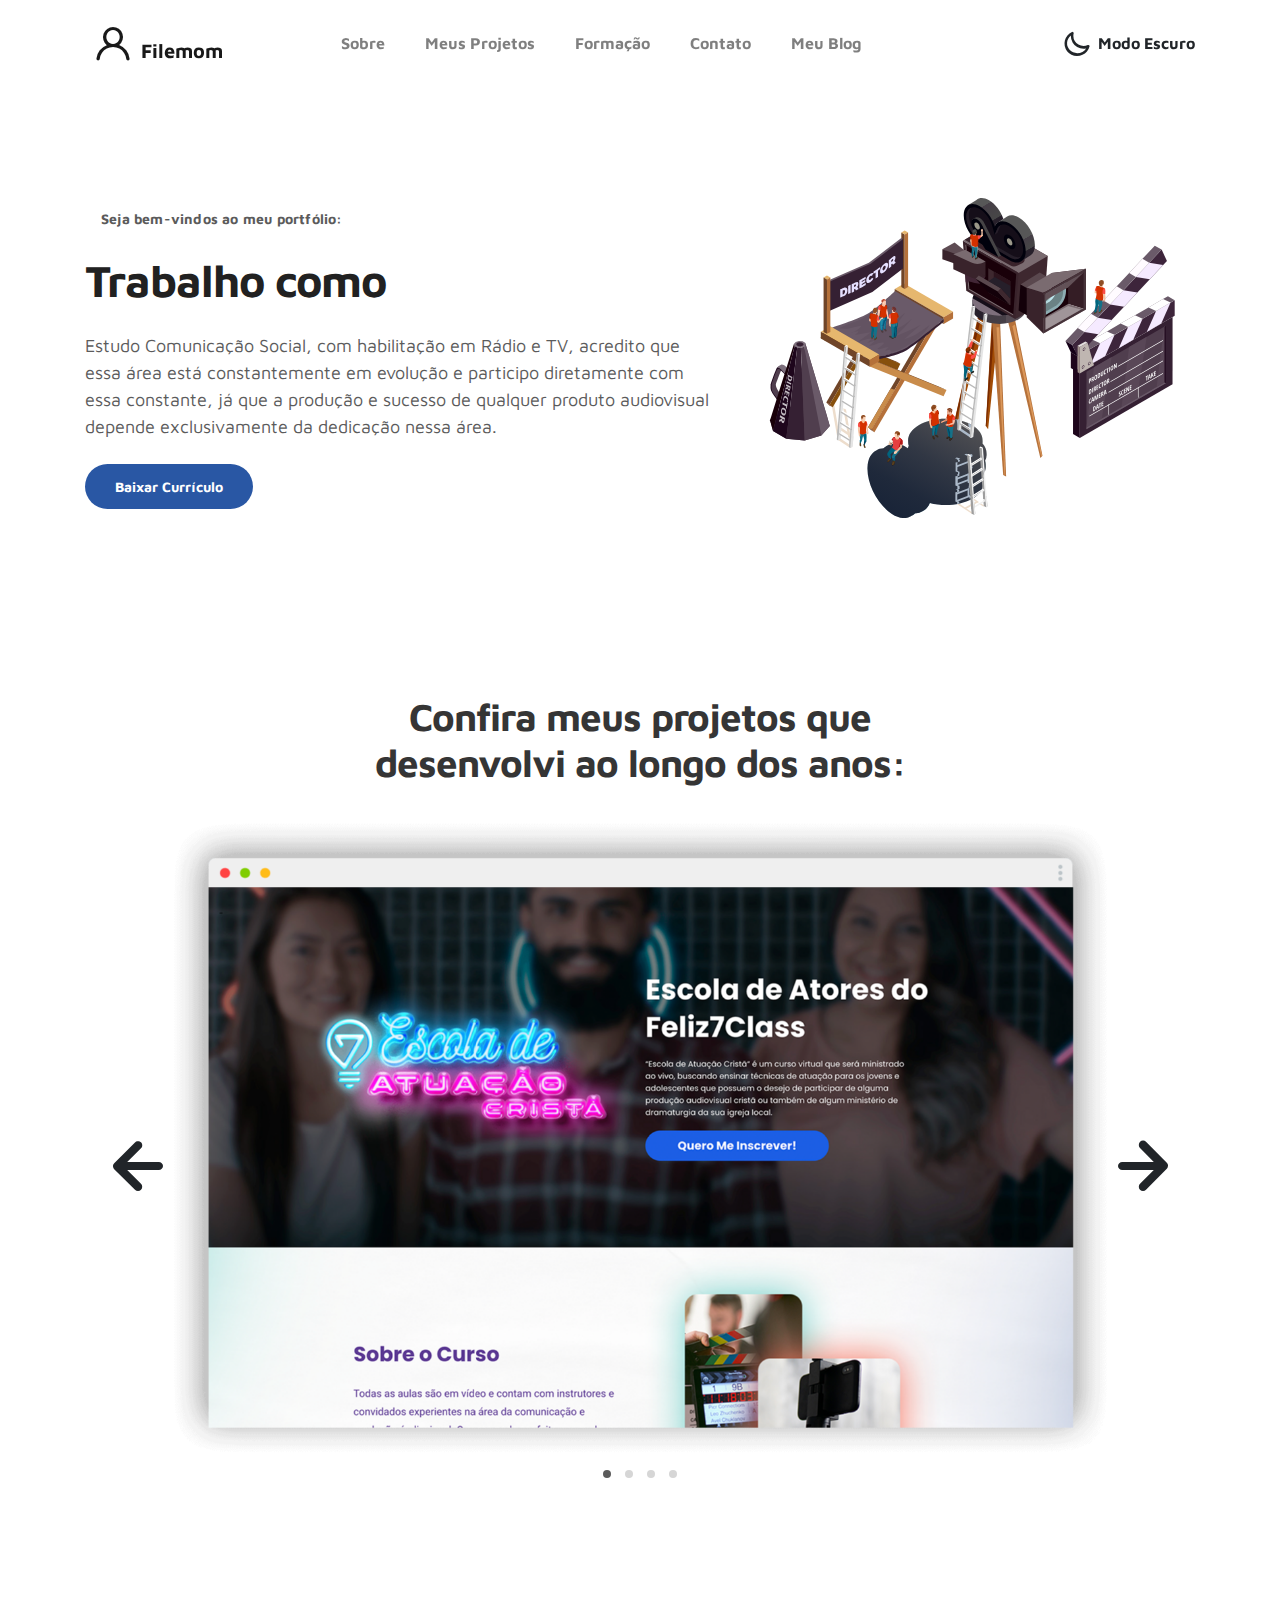
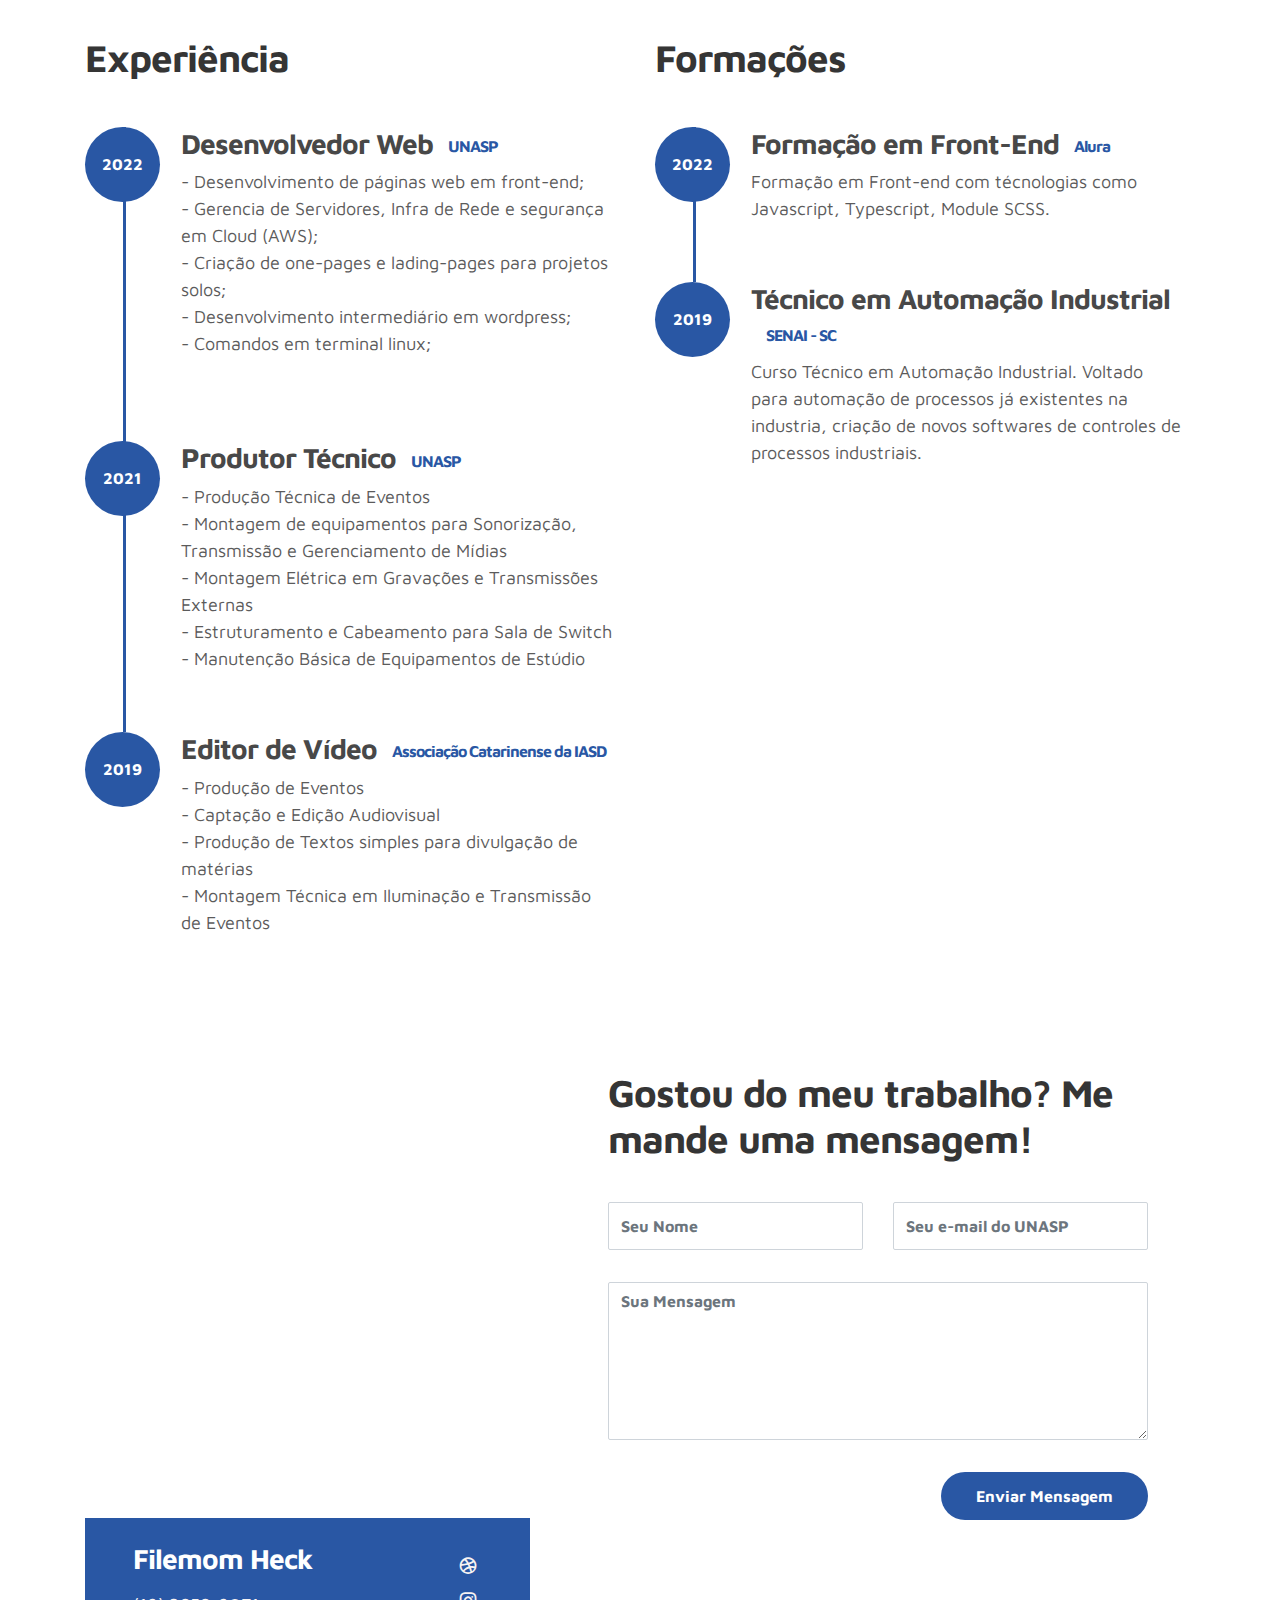
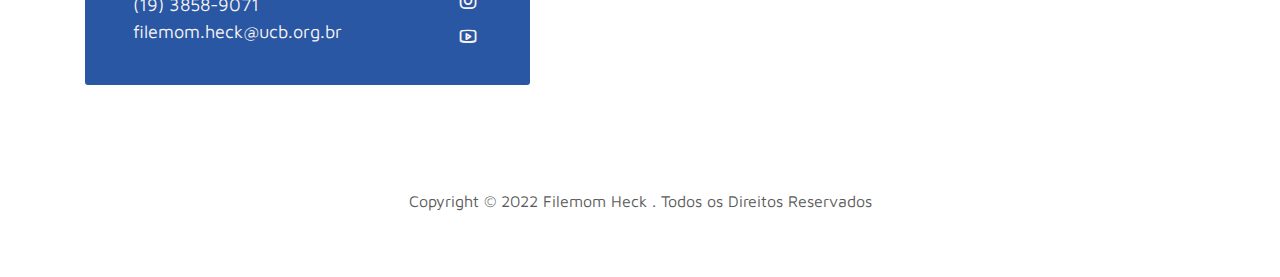
==== index.html @ 920783be "Versao Final" ====
<!doctype html>
<html lang="en">
  <head>
    <meta charset="utf-8">
    <meta name="viewport" content="width=device-width, initial-scale=1, shrink-to-fit=no">
    <meta name="description" content="Conheça mais sobre mim, Filemom Heck. Produtor Audiovisual e Desenvolvedor Web">
    <meta name="author" content="">

    <title>Filemom Heck | Desenvolvedor e Produtor Audiovisual</title>

    <link rel="stylesheet" href="css/bootstrap.min.css">
    <link rel="stylesheet" href="css/unicons.css">
    <link rel="stylesheet" href="css/owl.carousel.min.css">
    <link rel="stylesheet" href="css/owl.theme.default.min.css">
    <link rel="stylesheet" href="css/tooplate-style.css">

    
  </head>
  <body>

    <!-- MENU -->
    <nav class="navbar navbar-expand-sm navbar-light">
        <div class="container">
            <a class="navbar-brand" href="index.html"><i class='uil uil-user'></i>Filemom</a>


            <div class="collapse navbar-collapse" id="navbarNav">
                <ul class="navbar-nav mx-auto">
                    <li class="nav-item">
                        <a href="#about" class="nav-link"><span data-hover="Sobre">Sobre</span></a>
                    </li>
                    <li class="nav-item">
                        <a href="#project" class="nav-link"><span data-hover="Meus Projetos">Meus Projetos</span></a>
                    </li>
                    <li class="nav-item">
                        <a href="#resume" class="nav-link"><span data-hover="Formação">Formação</span></a>
                    </li>
                    <li class="nav-item">
                        <a href="#contact" class="nav-link"><span data-hover="Contato">Contato</span></a>
                    </li>
                    <li class="nav-item">
                      <a href="/blog/" class="nav-link"><span data-hover="Meu Blog">Meu Blog</span></a>
                  </li>
                </ul>

                <ul class="navbar-nav ml-lg-auto">
                    <div class="ml-lg-4">
                      <div class="color-mode d-lg-flex justify-content-center align-items-center">
                        <i class="color-mode-icon"></i>
                        Modo Escuro
                      </div>
                    </div>
                </ul>
            </div>
        </div>
    </nav>

    <section class="about full-screen d-lg-flex justify-content-center align-items-center" id="about">
        <div class="container">
            <div class="row">
                
                <div class="col-lg-7 col-md-12 col-12 d-flex align-items-center">
                    <div class="about-text">
                        <small class="small-text">Seja bem-vindos<span class="mobile-block"> ao meu portfólio:</span></small>
                        <h1 class="animated animated-text">
                            <span class="mr-2">Trabalho como</span>
                                <div class="animated-info">
                                    <span class="animated-item">Programador</span>
                                    <span class="animated-item">Web Designer</span>
                                    <span class="animated-item">Filmmaker</span>
                                </div>
                        </h1>

                        <p>Estudo Comunicação Social, com habilitação em Rádio e TV, acredito que essa área está constantemente em evolução e participo diretamente com essa constante, já que a produção e sucesso de qualquer produto audiovisual depende exclusivamente da dedicação nessa área. </p>
                        
                        <div class="custom-btn-group mt-4">
                          <a href="docs/Profile.pdf" class="btn custom-btn custom-btn-bg custom-btn-link">Baixar Currículo</a>
                        </div>
                    </div>
                </div>

                <div class="col-lg-5 col-md-12 col-12">
                    <div class="about-image svg">
                        <img src="images/undraw/undraw_software_engineer_lvl5.svg" class="img-fluid" alt="svg image">
                    </div>
                </div>

            </div>
        </div>
    </section>

    <!-- PROJECTS -->
    <section class="project py-5" id="project">
        <div class="container">
                
                <div class="row">
                  <div class="col-lg-11 text-center mx-auto col-12">

                      <div class="col-lg-8 mx-auto">
                        <h2>Confira meus projetos que desenvolvi ao longo dos anos:</h2>
                      </div>

                      <div class="owl-carousel owl-theme">
                        <div class="item">
                          <div class="project-info">
                            <img src="images/project/project-image01.png" class="img-fluid" alt="project image">
                          </div>
                        </div>

                        <div class="item">
                          <div class="project-info">
                            <img src="images/project/project-image02.png" class="img-fluid" alt="project image">
                          </div>
                        </div>

                        <div class="item">
                          <div class="project-info">
                            <img src="images/project/project-image03.png" class="img-fluid" alt="project image">
                          </div>
                        </div>

                        <div class="item">
                          <div class="project-info">
                            <img src="images/project/project-image04.png" class="img-fluid" alt="project image">
                          </div>
                        </div>

                  </div>
                </div>
        </div>
    </section>

    <!-- FEATURES -->
    <section class="resume py-5 d-lg-flex justify-content-center align-items-center" id="resume">
        <div class="container">
            <div class="row">

                <div class="col-lg-6 col-12">
                  <h2 class="mb-4">Experiência</h2>

                    <div class="timeline">
                        <div class="timeline-wrapper">
                             <div class="timeline-yr">
                                  <span>2022</span>
                             </div>
                             <div class="timeline-info">
                                  <h3><span>Desenvolvedor Web</span><small>UNASP</small></h3>
                                  <p>- Desenvolvimento de páginas web em front-end;<br>
                                    - Gerencia de Servidores, Infra de Rede e segurança em Cloud (AWS);<br>
                                    - Criação de one-pages e lading-pages para projetos solos;<br>
                                    - Desenvolvimento intermediário em wordpress;<br>
                                    - Comandos em terminal linux;</p><br>
                             </div>
                        </div>

                        <div class="timeline-wrapper">
                            <div class="timeline-yr">
                                <span>2021</span>
                            </div>
                            <div class="timeline-info">
                                <h3><span>Produtor Técnico</span><small>UNASP</small></h3>
                                <p>- Produção Técnica de Eventos<br>
                                  - Montagem de equipamentos para Sonorização, Transmissão e Gerenciamento de Mídias<br>
                                  - Montagem Elétrica em Gravações e Transmissões Externas<br>
                                  - Estruturamento e Cabeamento para Sala de Switch<br>
                                  - Manutenção Básica de Equipamentos de Estúdio</p>
                            </div>
                        </div>

                        <div class="timeline-wrapper">
                            <div class="timeline-yr">
                                <span>2019</span>
                            </div>
                            <div class="timeline-info">
                              <h3><span>Editor de Vídeo</span><small>Associação Catarinense da IASD</small></h3>
                                <p>- Produção de Eventos<br>
                                  - Captação e Edição Audiovisual<br>
                                  - Produção de Textos simples para divulgação de matérias<br>
                                  - Montagem Técnica em Iluminação e Transmissão de Eventos</p>
                            </div>
                        </div>
                      

                    </div>
                </div>

                <div class="col-lg-6 col-12">
                  <h2 class="mb-4 mobile-mt-2">Formações</h2>

                    <div class="timeline">
                        <div class="timeline-wrapper">
                             <div class="timeline-yr">
                                  <span>2022</span>
                             </div>
                             <div class="timeline-info">
                                  <h3><span>Formação em Front-End</span><small>Alura</small></h3>
                                  <p>Formação em Front-end com técnologias como Javascript, Typescript, Module SCSS.</p>
                             </div>
                        </div>

                        <div class="timeline-wrapper">
                            <div class="timeline-yr">
                                <span>2019</span>
                            </div>
                            <div class="timeline-info">
                                <h3><span>Técnico em Automação Industrial</span><small>SENAI - SC</small></h3>
                                <p>Curso Técnico em Automação Industrial. Voltado para automação de processos já existentes na industria, criação de novos softwares de controles de processos industriais.</p>
                            </div>
                        </div>
                        
                      

                    </div>
                </div>
                
            </div>
        </div>
    </section>

    <!-- CONTACT -->
    <section class="contact py-5" id="contact">
      <div class="container">
        <div class="row">
          
          <div class="col-lg-5 mr-lg-5 col-12">
            <div class="google-map w-100">
              <iframe src="https://www.google.com/maps/embed?pb=!1m14!1m8!1m3!1d14744.047205203553!2d-47.1631885!3d-22.5037404!3m2!1i1024!2i768!4f13.1!3m3!1m2!1s0x0%3A0x969466a092982319!2sUNASP%20-%20Centro%20Universit%C3%A1rio%20Adventista%20de%20S%C3%A3o%20Paulo%20campus%20Engenheiro%20Coelho!5e0!3m2!1spt-BR!2sbr!4v1647904058715!5m2!1spt-BR!2sbr" width="600" height="450" style="border:0;" allowfullscreen="" loading="lazy"></iframe>
            </div>

            <div class="contact-info d-flex justify-content-between align-items-center py-4 px-lg-5">
                <div class="contact-info-item">
                  <h3 class="mb-3 text-white">Filemom Heck</h3>
                  <p class="footer-text mb-0">(19) 3858-9071</p>
                  <p><a href="mailto:hello@company.co">filemom.heck@ucb.org.br</a></p>
                </div>

                <ul class="social-links">
                     <li><a href="#" class="uil uil-dribbble" data-toggle="tooltip" data-placement="left" title="Dribbble"></a></li>
                     <li><a href="#" class="uil uil-instagram" data-toggle="tooltip" data-placement="left" title="Instagram"></a></li>
                     <li><a href="#" class="uil uil-youtube" data-toggle="tooltip" data-placement="left" title="Youtube"></a></li>
                </ul>
            </div>
          </div>

          <div class="col-lg-6 col-12">
            <div class="contact-form">
              <h2 class="mb-4">Gostou do meu trabalho? Me mande uma mensagem!</h2>

              <form action="" method="get">
                <div class="row">
                  <div class="col-lg-6 col-12">
                    <input type="text" class="form-control" name="name" placeholder="Seu Nome" id="name">
                  </div>

                  <div class="col-lg-6 col-12">
                    <input type="email" class="form-control" name="email" placeholder="Seu e-mail do UNASP" id="email">
                  </div>

                  <div class="col-12">
                    <textarea name="message" rows="6" class="form-control" id="message" placeholder="Sua Mensagem"></textarea>
                  </div>

                  <div class="ml-lg-auto col-lg-5 col-12">
                    <input type="submit" class="form-control submit-btn" value="Enviar Mensagem">
                  </div>
                </div>
              </form>
            </div>
          </div>

        </div>
      </div>
    </section>

    <!-- FOOTER -->
     <footer class="footer py-5">
          <div class="container">
               <div class="row">

                    <div class="col-lg-12 col-12">                                
                        <p class="copyright-text text-center">Copyright &copy; 2022 Filemom Heck . Todos os Direitos Reservados</p>
                    </div>
                    
               </div>
          </div>
     </footer>

    <script src="js/jquery-3.3.1.min.js"></script>
    <script src="js/popper.min.js"></script>
    <script src="js/bootstrap.min.js"></script>
    <script src="js/Headroom.js"></script>
    <script src="js/jQuery.headroom.js"></script>
    <script src="js/owl.carousel.min.js"></script>
    <script src="js/smoothscroll.js"></script>
    <script src="js/custom.js"></script>

  </body>
</html>
---- css/unicons.css ----
@font-face {
  font-family: 'unicons';
  src: url('../font/unicons.eot?42479262');
  src: url('../font/unicons.eot?42479262#iefix') format('embedded-opentype'),
       url('../font/unicons.woff2?42479262') format('woff2'),
       url('../font/unicons.woff?42479262') format('woff'),
       url('../font/unicons.ttf?42479262') format('truetype'),
       url('../font/unicons.svg?42479262#unicons') format('svg');
  font-weight: normal;
  font-style: normal;
}
/* Chrome hack: SVG is rendered more smooth in Windozze. 100% magic, uncomment if you need it. */
/* Note, that will break hinting! In other OS-es font will be not as sharp as it could be */
/*
@media screen and (-webkit-min-device-pixel-ratio:0) {
  @font-face {
    font-family: 'unicons';
    src: url('../font/unicons.svg?42479262#unicons') format('svg');
  }
}
*/
 
 [class^="uil-"]:before, [class*=" uil-"]:before {
  font-family: "unicons";
  font-style: normal;
  font-weight: normal;
  speak: none;
 
  display: inline-block;
  text-decoration: inherit;
  width: 1em;
  margin-right: .2em;
  text-align: center;
  /* opacity: .8; */
 
  /* For safety - reset parent styles, that can break glyph codes*/
  font-variant: normal;
  text-transform: none;
 
  /* fix buttons height, for twitter bootstrap */
  line-height: 1em;
 
  /* Animation center compensation - margins should be symmetric */
  /* remove if not needed */
  margin-left: .2em;
 
  /* you can be more comfortable with increased icons size */
  /* font-size: 120%; */
 
  /* Font smoothing. That was taken from TWBS */
  -webkit-font-smoothing: antialiased;
  -moz-osx-font-smoothing: grayscale;
 
  /* Uncomment for 3D effect */
  /* text-shadow: 1px 1px 1px rgba(127, 127, 127, 0.3); */
}
 
.uil-abacus:before { content: '\e800'; } /* '' */
.uil-accessible-icon-alt:before { content: '\e801'; } /* '' */
.uil-adjust-alt:before { content: '\e802'; } /* '' */
.uil-adjust-circle:before { content: '\e803'; } /* '' */
.uil-adjust-half:before { content: '\e804'; } /* '' */
.uil-adjust:before { content: '\e805'; } /* '' */
.uil-airplay:before { content: '\e806'; } /* '' */
.uil-align-alt:before { content: '\e807'; } /* '' */
.uil-align-center-alt:before { content: '\e808'; } /* '' */
.uil-align-center-h:before { content: '\e809'; } /* '' */
.uil-align-center-justify:before { content: '\e80a'; } /* '' */
.uil-align-center-v:before { content: '\e80b'; } /* '' */
.uil-align-center:before { content: '\e80c'; } /* '' */
.uil-align-justify:before { content: '\e80d'; } /* '' */
.uil-align-left-justify:before { content: '\e80e'; } /* '' */
.uil-align-left:before { content: '\e80f'; } /* '' */
.uil-align-letter-right:before { content: '\e810'; } /* '' */
.uil-align-right-justify:before { content: '\e811'; } /* '' */
.uil-align-right:before { content: '\e812'; } /* '' */
.uil-align:before { content: '\e813'; } /* '' */
.uil-ambulance:before { content: '\e814'; } /* '' */
.uil-analysis:before { content: '\e815'; } /* '' */
.uil-analytics:before { content: '\e816'; } /* '' */
.uil-anchor:before { content: '\e817'; } /* '' */
.uil-android-phone-slash:before { content: '\e818'; } /* '' */
.uil-angle-double-down:before { content: '\e819'; } /* '' */
.uil-angle-double-left:before { content: '\e81a'; } /* '' */
.uil-angle-double-right:before { content: '\e81b'; } /* '' */
.uil-angle-double-up:before { content: '\e81c'; } /* '' */
.uil-angle-down:before { content: '\e81d'; } /* '' */
.uil-angle-left:before { content: '\e81e'; } /* '' */
.uil-angle-right-b:before { content: '\e81f'; } /* '' */
.uil-angle-right:before { content: '\e820'; } /* '' */
.uil-angle-up:before { content: '\e821'; } /* '' */
.uil-annoyed-alt:before { content: '\e822'; } /* '' */
.uil-annoyed:before { content: '\e823'; } /* '' */
.uil-apps:before { content: '\e824'; } /* '' */
.uil-archive-alt:before { content: '\e825'; } /* '' */
.uil-archive:before { content: '\e826'; } /* '' */
.uil-arrow-break:before { content: '\e827'; } /* '' */
.uil-arrow-circle-down:before { content: '\e828'; } /* '' */
.uil-arrow-circle-left:before { content: '\e829'; } /* '' */
.uil-arrow-circle-right:before { content: '\e82a'; } /* '' */
.uil-arrow-circle-up:before { content: '\e82b'; } /* '' */
.uil-arrow-compress-h:before { content: '\e82c'; } /* '' */
.uil-arrow-down-left:before { content: '\e82d'; } /* '' */
.uil-arrow-down-right:before { content: '\e82e'; } /* '' */
.uil-arrow-down:before { content: '\e82f'; } /* '' */
.uil-arrow-from-right:before { content: '\e830'; } /* '' */
.uil-arrow-from-top:before { content: '\e831'; } /* '' */
.uil-arrow-growth:before { content: '\e832'; } /* '' */
.uil-arrow-left:before { content: '\e833'; } /* '' */
.uil-arrow-random:before { content: '\e834'; } /* '' */
.uil-arrow-resize-diagonal:before { content: '\e835'; } /* '' */
.uil-arrow-right:before { content: '\e836'; } /* '' */
.uil-arrow-to-bottom:before { content: '\e837'; } /* '' */
.uil-arrow-to-right:before { content: '\e838'; } /* '' */
.uil-arrow-up-left:before { content: '\e839'; } /* '' */
.uil-arrow-up-right:before { content: '\e83a'; } /* '' */
.uil-arrow-up:before { content: '\e83b'; } /* '' */
.uil-arrows-h-alt:before { content: '\e83c'; } /* '' */
.uil-arrows-h:before { content: '\e83d'; } /* '' */
.uil-arrows-left-down:before { content: '\e83e'; } /* '' */
.uil-arrows-maximize:before { content: '\e83f'; } /* '' */
.uil-arrows-merge:before { content: '\e840'; } /* '' */
.uil-arrows-resize-h:before { content: '\e841'; } /* '' */
.uil-arrows-resize-v:before { content: '\e842'; } /* '' */
.uil-arrows-resize:before { content: '\e843'; } /* '' */
.uil-arrows-right-down:before { content: '\e844'; } /* '' */
.uil-arrows-shrink-h:before { content: '\e845'; } /* '' */
.uil-arrows-shrink-v:before { content: '\e846'; } /* '' */
.uil-arrows-up-right:before { content: '\e847'; } /* '' */
.uil-arrows-v-alt:before { content: '\e848'; } /* '' */
.uil-arrows-v:before { content: '\e849'; } /* '' */
.uil-at:before { content: '\e84a'; } /* '' */
.uil-atm-card:before { content: '\e84b'; } /* '' */
.uil-atom:before { content: '\e84c'; } /* '' */
.uil-auto-flash:before { content: '\e84d'; } /* '' */
.uil-award-alt:before { content: '\e84e'; } /* '' */
.uil-award:before { content: '\e84f'; } /* '' */
.uil-baby-carriage:before { content: '\e850'; } /* '' */
.uil-backpack:before { content: '\e851'; } /* '' */
.uil-backspace:before { content: '\e852'; } /* '' */
.uil-backward:before { content: '\e853'; } /* '' */
.uil-bag-alt:before { content: '\e854'; } /* '' */
.uil-bag-slash:before { content: '\e855'; } /* '' */
.uil-bag:before { content: '\e856'; } /* '' */
.uil-ball:before { content: '\e857'; } /* '' */
.uil-ban:before { content: '\e858'; } /* '' */
.uil-bars:before { content: '\e859'; } /* '' */
.uil-basketball-hoop:before { content: '\e85a'; } /* '' */
.uil-basketball:before { content: '\e85b'; } /* '' */
.uil-battery-bolt:before { content: '\e85c'; } /* '' */
.uil-battery-empty:before { content: '\e85d'; } /* '' */
.uil-bed-double:before { content: '\e85e'; } /* '' */
.uil-bed:before { content: '\e85f'; } /* '' */
.uil-bell-school:before { content: '\e860'; } /* '' */
.uil-bell-slash:before { content: '\e861'; } /* '' */
.uil-bill:before { content: '\e862'; } /* '' */
.uil-bitcoin-circle:before { content: '\e863'; } /* '' */
.uil-bitcoin:before { content: '\e864'; } /* '' */
.uil-bluetooth-b:before { content: '\e865'; } /* '' */
.uil-bolt-alt:before { content: '\e866'; } /* '' */
.uil-bolt-slash:before { content: '\e867'; } /* '' */
.uil-bolt:before { content: '\e868'; } /* '' */
.uil-book-alt:before { content: '\e869'; } /* '' */
.uil-book-medical:before { content: '\e86a'; } /* '' */
.uil-book-open:before { content: '\e86b'; } /* '' */
.uil-book-reader:before { content: '\e86c'; } /* '' */
.uil-book:before { content: '\e86d'; } /* '' */
.uil-bookmark-full:before { content: '\e86e'; } /* '' */
.uil-bookmark:before { content: '\e86f'; } /* '' */
.uil-books:before { content: '\e870'; } /* '' */
.uil-boombox:before { content: '\e871'; } /* '' */
.uil-border-alt:before { content: '\e872'; } /* '' */
.uil-border-bottom:before { content: '\e873'; } /* '' */
.uil-border-clear:before { content: '\e874'; } /* '' */
.uil-border-horizontal:before { content: '\e875'; } /* '' */
.uil-border-inner:before { content: '\e876'; } /* '' */
.uil-border-left:before { content: '\e877'; } /* '' */
.uil-border-out:before { content: '\e878'; } /* '' */
.uil-border-right:before { content: '\e879'; } /* '' */
.uil-border-top:before { content: '\e87a'; } /* '' */
.uil-border-vertical:before { content: '\e87b'; } /* '' */
.uil-box:before { content: '\e87c'; } /* '' */
.uil-briefcase-alt:before { content: '\e87d'; } /* '' */
.uil-briefcase:before { content: '\e87e'; } /* '' */
.uil-bright:before { content: '\e87f'; } /* '' */
.uil-brightness-empty:before { content: '\e880'; } /* '' */
.uil-brightness-half:before { content: '\e881'; } /* '' */
.uil-brightness-low:before { content: '\e882'; } /* '' */
.uil-brightness-minus:before { content: '\e883'; } /* '' */
.uil-brightness-plus:before { content: '\e884'; } /* '' */
.uil-brightness:before { content: '\e885'; } /* '' */
.uil-bring-bottom:before { content: '\e886'; } /* '' */
.uil-bring-front:before { content: '\e887'; } /* '' */
.uil-brush-alt:before { content: '\e888'; } /* '' */
.uil-bug:before { content: '\e889'; } /* '' */
.uil-building:before { content: '\e88a'; } /* '' */
.uil-bullseye:before { content: '\e88b'; } /* '' */
.uil-bus-alt:before { content: '\e88c'; } /* '' */
.uil-bus-school:before { content: '\e88d'; } /* '' */
.uil-bus:before { content: '\e88e'; } /* '' */
.uil-calcualtor:before { content: '\e88f'; } /* '' */
.uil-calculator-alt:before { content: '\e890'; } /* '' */
.uil-calendar-alt:before { content: '\e891'; } /* '' */
.uil-calendar-slash:before { content: '\e892'; } /* '' */
.uil-calender:before { content: '\e893'; } /* '' */
.uil-calling:before { content: '\e894'; } /* '' */
.uil-camera-plus:before { content: '\e895'; } /* '' */
.uil-camera-slash:before { content: '\e896'; } /* '' */
.uil-camera:before { content: '\e897'; } /* '' */
.uil-cancel:before { content: '\e898'; } /* '' */
.uil-capsule:before { content: '\e899'; } /* '' */
.uil-capture:before { content: '\e89a'; } /* '' */
.uil-car-sideview:before { content: '\e89b'; } /* '' */
.uil-car-slash:before { content: '\e89c'; } /* '' */
.uil-car-wash:before { content: '\e89d'; } /* '' */
.uil-car:before { content: '\e89e'; } /* '' */
.uil-card-atm:before { content: '\e89f'; } /* '' */
.uil-caret-right:before { content: '\e8a0'; } /* '' */
.uil-cart:before { content: '\e8a1'; } /* '' */
.uil-cell:before { content: '\e8a2'; } /* '' */
.uil-celsius:before { content: '\e8a3'; } /* '' */
.uil-chart-bar-alt:before { content: '\e8a4'; } /* '' */
.uil-chart-bar:before { content: '\e8a5'; } /* '' */
.uil-chart-down:before { content: '\e8a6'; } /* '' */
.uil-chart-growth-alt:before { content: '\e8a7'; } /* '' */
.uil-chart-growth:before { content: '\e8a8'; } /* '' */
.uil-chart-line:before { content: '\e8a9'; } /* '' */
.uil-chart-pie-alt:before { content: '\e8aa'; } /* '' */
.uil-chart-pie:before { content: '\e8ab'; } /* '' */
.uil-chart:before { content: '\e8ac'; } /* '' */
.uil-chat-bubble-user:before { content: '\e8ad'; } /* '' */
.uil-chat-info:before { content: '\e8ae'; } /* '' */
.uil-chat:before { content: '\e8af'; } /* '' */
.uil-check-circle:before { content: '\e8b0'; } /* '' */
.uil-check-square:before { content: '\e8b1'; } /* '' */
.uil-check:before { content: '\e8b2'; } /* '' */
.uil-circle-layer:before { content: '\e8b3'; } /* '' */
.uil-circle:before { content: '\e8b4'; } /* '' */
.uil-circuit:before { content: '\e8b5'; } /* '' */
.uil-clapper-board:before { content: '\e8b6'; } /* '' */
.uil-clipboard-alt:before { content: '\e8b7'; } /* '' */
.uil-clipboard-blank:before { content: '\e8b8'; } /* '' */
.uil-clipboard-notes:before { content: '\e8b9'; } /* '' */
.uil-clipboard:before { content: '\e8ba'; } /* '' */
.uil-clock-eight:before { content: '\e8bb'; } /* '' */
.uil-clock-five:before { content: '\e8bc'; } /* '' */
.uil-clock-nine:before { content: '\e8bd'; } /* '' */
.uil-clock-seven:before { content: '\e8be'; } /* '' */
.uil-clock-ten:before { content: '\e8bf'; } /* '' */
.uil-clock-three:before { content: '\e8c0'; } /* '' */
.uil-clock-two:before { content: '\e8c1'; } /* '' */
.uil-clock:before { content: '\e8c2'; } /* '' */
.uil-closed-captioning:before { content: '\e8c3'; } /* '' */
.uil-cloud-block:before { content: '\e8c4'; } /* '' */
.uil-cloud-bookmark:before { content: '\e8c5'; } /* '' */
.uil-cloud-check:before { content: '\e8c6'; } /* '' */
.uil-cloud-computing:before { content: '\e8c7'; } /* '' */
.uil-cloud-data-connection:before { content: '\e8c8'; } /* '' */
.uil-cloud-database-tree:before { content: '\e8c9'; } /* '' */
.uil-cloud-download:before { content: '\e8ca'; } /* '' */
.uil-cloud-drizzle:before { content: '\e8cb'; } /* '' */
.uil-cloud-exclamation:before { content: '\e8cc'; } /* '' */
.uil-cloud-hail:before { content: '\e8cd'; } /* '' */
.uil-cloud-heart:before { content: '\e8ce'; } /* '' */
.uil-cloud-info:before { content: '\e8cf'; } /* '' */
.uil-cloud-lock:before { content: '\e8d0'; } /* '' */
.uil-cloud-meatball:before { content: '\e8d1'; } /* '' */
.uil-cloud-moon-hail:before { content: '\e8d2'; } /* '' */
.uil-cloud-moon-meatball:before { content: '\e8d3'; } /* '' */
.uil-cloud-moon-rain:before { content: '\e8d4'; } /* '' */
.uil-cloud-moon-showers:before { content: '\e8d5'; } /* '' */
.uil-cloud-moon:before { content: '\e8d6'; } /* '' */
.uil-cloud-question:before { content: '\e8d7'; } /* '' */
.uil-cloud-rain-sun:before { content: '\e8d8'; } /* '' */
.uil-cloud-rain:before { content: '\e8d9'; } /* '' */
.uil-cloud-redo:before { content: '\e8da'; } /* '' */
.uil-cloud-set:before { content: '\e8db'; } /* '' */
.uil-cloud-share:before { content: '\e8dc'; } /* '' */
.uil-cloud-shield:before { content: '\e8dd'; } /* '' */
.uil-cloud-showers-alt:before { content: '\e8de'; } /* '' */
.uil-cloud-showers-heavy:before { content: '\e8df'; } /* '' */
.uil-cloud-showers:before { content: '\e8e0'; } /* '' */
.uil-cloud-slash:before { content: '\e8e1'; } /* '' */
.uil-cloud-sun-hail:before { content: '\e8e2'; } /* '' */
.uil-cloud-sun-meatball:before { content: '\e8e3'; } /* '' */
.uil-cloud-sun-rain-alt:before { content: '\e8e4'; } /* '' */
.uil-cloud-sun-rain:before { content: '\e8e5'; } /* '' */
.uil-cloud-sun-tear:before { content: '\e8e6'; } /* '' */
.uil-cloud-sun:before { content: '\e8e7'; } /* '' */
.uil-cloud-times:before { content: '\e8e8'; } /* '' */
.uil-cloud-unlock:before { content: '\e8e9'; } /* '' */
.uil-cloud-upload:before { content: '\e8ea'; } /* '' */
.uil-cloud-wifi:before { content: '\e8eb'; } /* '' */
.uil-cloud-wind:before { content: '\e8ec'; } /* '' */
.uil-cloud:before { content: '\e8ed'; } /* '' */
.uil-clouds:before { content: '\e8ee'; } /* '' */
.uil-club:before { content: '\e8ef'; } /* '' */
.uil-code:before { content: '\e8f0'; } /* '' */
.uil-coffee:before { content: '\e8f1'; } /* '' */
.uil-cog:before { content: '\e8f2'; } /* '' */
.uil-coins:before { content: '\e8f3'; } /* '' */
.uil-columns:before { content: '\e8f4'; } /* '' */
.uil-comment-alt-block:before { content: '\e8f5'; } /* '' */
.uil-comment-alt-chart-lines:before { content: '\e8f6'; } /* '' */
.uil-comment-alt-check:before { content: '\e8f7'; } /* '' */
.uil-comment-alt-dots:before { content: '\e8f8'; } /* '' */
.uil-comment-alt-download:before { content: '\e8f9'; } /* '' */
.uil-comment-alt-edit:before { content: '\e8fa'; } /* '' */
.uil-comment-alt-exclamation:before { content: '\e8fb'; } /* '' */
.uil-comment-alt-heart:before { content: '\e8fc'; } /* '' */
.uil-comment-alt-image:before { content: '\e8fd'; } /* '' */
.uil-comment-alt-info:before { content: '\e8fe'; } /* '' */
.uil-comment-alt-lines:before { content: '\e8ff'; } /* '' */
.uil-comment-alt-lock:before { content: '\e900'; } /* '' */
.uil-comment-alt-medical:before { content: '\e901'; } /* '' */
.uil-comment-alt-message:before { content: '\e902'; } /* '' */
.uil-comment-alt-notes:before { content: '\e903'; } /* '' */
.uil-comment-alt-plus:before { content: '\e904'; } /* '' */
.uil-comment-alt-question:before { content: '\e905'; } /* '' */
.uil-comment-alt-redo:before { content: '\e906'; } /* '' */
.uil-comment-alt-search:before { content: '\e907'; } /* '' */
.uil-comment-alt-share:before { content: '\e908'; } /* '' */
.uil-comment-alt-shield:before { content: '\e909'; } /* '' */
.uil-comment-alt-upload:before { content: '\e90a'; } /* '' */
.uil-comment-alt-verify:before { content: '\e90b'; } /* '' */
.uil-comment-alt:before { content: '\e90c'; } /* '' */
.uil-comment-block:before { content: '\e90d'; } /* '' */
.uil-comment-chart-line:before { content: '\e90e'; } /* '' */
.uil-comment-check:before { content: '\e90f'; } /* '' */
.uil-comment-dots:before { content: '\e910'; } /* '' */
.uil-comment-download:before { content: '\e911'; } /* '' */
.uil-comment-edit:before { content: '\e912'; } /* '' */
.uil-comment-exclamation:before { content: '\e913'; } /* '' */
.uil-comment-heart:before { content: '\e914'; } /* '' */
.uil-comment-image:before { content: '\e915'; } /* '' */
.uil-comment-info-alt:before { content: '\e916'; } /* '' */
.uil-comment-info:before { content: '\e917'; } /* '' */
.uil-comment-lines:before { content: '\e918'; } /* '' */
.uil-comment-lock:before { content: '\e919'; } /* '' */
.uil-comment-medical:before { content: '\e91a'; } /* '' */
.uil-comment-message:before { content: '\e91b'; } /* '' */
.uil-comment-notes:before { content: '\e91c'; } /* '' */
.uil-comment-plus:before { content: '\e91d'; } /* '' */
.uil-comment-question:before { content: '\e91e'; } /* '' */
.uil-comment-redo:before { content: '\e91f'; } /* '' */
.uil-comment-search:before { content: '\e920'; } /* '' */
.uil-comment-share:before { content: '\e921'; } /* '' */
.uil-comment-shield:before { content: '\e922'; } /* '' */
.uil-comment-slash:before { content: '\e923'; } /* '' */
.uil-comment-upload:before { content: '\e924'; } /* '' */
.uil-comment-verify:before { content: '\e925'; } /* '' */
.uil-comment:before { content: '\e926'; } /* '' */
.uil-comments-alt:before { content: '\e927'; } /* '' */
.uil-comments:before { content: '\e928'; } /* '' */
.uil-commnet-alt-slash:before { content: '\e929'; } /* '' */
.uil-compact-disc:before { content: '\e92a'; } /* '' */
.uil-compass:before { content: '\e92b'; } /* '' */
.uil-compress-alt-left:before { content: '\e92c'; } /* '' */
.uil-compress-alt:before { content: '\e92d'; } /* '' */
.uil-compress-arrows:before { content: '\e92e'; } /* '' */
.uil-compress-lines:before { content: '\e92f'; } /* '' */
.uil-compress-point:before { content: '\e930'; } /* '' */
.uil-compress-v:before { content: '\e931'; } /* '' */
.uil-compress:before { content: '\e932'; } /* '' */
.uil-computer-mouse:before { content: '\e933'; } /* '' */
.uil-confused:before { content: '\e934'; } /* '' */
.uil-constructor:before { content: '\e935'; } /* '' */
.uil-copy-alt:before { content: '\e936'; } /* '' */
.uil-copy-landscape:before { content: '\e937'; } /* '' */
.uil-copy:before { content: '\e938'; } /* '' */
.uil-copyright:before { content: '\e939'; } /* '' */
.uil-corner-down-left:before { content: '\e93a'; } /* '' */
.uil-corner-down-right-alt:before { content: '\e93b'; } /* '' */
.uil-corner-down-right:before { content: '\e93c'; } /* '' */
.uil-corner-left-down:before { content: '\e93d'; } /* '' */
.uil-corner-right-down:before { content: '\e93e'; } /* '' */
.uil-corner-up-left-alt:before { content: '\e93f'; } /* '' */
.uil-corner-up-left:before { content: '\e940'; } /* '' */
.uil-corner-up-right-alt:before { content: '\e941'; } /* '' */
.uil-corner-up-right:before { content: '\e942'; } /* '' */
.uil-creative-commons-pd-alt:before { content: '\e943'; } /* '' */
.uil-creative-commons-pd:before { content: '\e944'; } /* '' */
.uil-crockery:before { content: '\e945'; } /* '' */
.uil-crop-alt-rotate-left:before { content: '\e946'; } /* '' */
.uil-crop-alt-rotate-right:before { content: '\e947'; } /* '' */
.uil-crop-alt:before { content: '\e948'; } /* '' */
.uil-crosshair-alt:before { content: '\e949'; } /* '' */
.uil-crosshair:before { content: '\e94a'; } /* '' */
.uil-crosshairs:before { content: '\e94b'; } /* '' */
.uil-cube:before { content: '\e94c'; } /* '' */
.uil-data-sharing:before { content: '\e94d'; } /* '' */
.uil-database-alt:before { content: '\e94e'; } /* '' */
.uil-database:before { content: '\e94f'; } /* '' */
.uil-desert:before { content: '\e950'; } /* '' */
.uil-desktop-alt-slash:before { content: '\e951'; } /* '' */
.uil-desktop-alt:before { content: '\e952'; } /* '' */
.uil-desktop-cloud-alt:before { content: '\e953'; } /* '' */
.uil-desktop-slash:before { content: '\e954'; } /* '' */
.uil-desktop:before { content: '\e955'; } /* '' */
.uil-dialpad-alt:before { content: '\e956'; } /* '' */
.uil-dialpad:before { content: '\e957'; } /* '' */
.uil-diamond:before { content: '\e958'; } /* '' */
.uil-diary-alt:before { content: '\e959'; } /* '' */
.uil-diary:before { content: '\e95a'; } /* '' */
.uil-dice-five:before { content: '\e95b'; } /* '' */
.uil-dice-four:before { content: '\e95c'; } /* '' */
.uil-dice-one:before { content: '\e95d'; } /* '' */
.uil-dice-six:before { content: '\e95e'; } /* '' */
.uil-dice-three:before { content: '\e95f'; } /* '' */
.uil-dice-two:before { content: '\e960'; } /* '' */
.uil-direction:before { content: '\e961'; } /* '' */
.uil-directions:before { content: '\e962'; } /* '' */
.uil-dizzy-meh:before { content: '\e963'; } /* '' */
.uil-dna:before { content: '\e964'; } /* '' */
.uil-document-layout-center:before { content: '\e965'; } /* '' */
.uil-document-layout-left:before { content: '\e966'; } /* '' */
.uil-document-layout-right:before { content: '\e967'; } /* '' */
.uil-document:before { content: '\e968'; } /* '' */
.uil-dollar-alt:before { content: '\e969'; } /* '' */
.uil-dollar-sign-alt:before { content: '\e96a'; } /* '' */
.uil-dollar-sign:before { content: '\e96b'; } /* '' */
.uil-down-arrow:before { content: '\e96c'; } /* '' */
.uil-download-alt:before { content: '\e96d'; } /* '' */
.uil-dribbble:before { content: '\e96e'; } /* '' */
.uil-drill:before { content: '\e96f'; } /* '' */
.uil-dropbox:before { content: '\e970'; } /* '' */
.uil-dumbbell:before { content: '\e971'; } /* '' */
.uil-edit-alt:before { content: '\e972'; } /* '' */
.uil-edit:before { content: '\e973'; } /* '' */
.uil-ellipsis-h:before { content: '\e974'; } /* '' */
.uil-ellipsis-v:before { content: '\e975'; } /* '' */
.uil-emoji:before { content: '\e976'; } /* '' */
.uil-enter:before { content: '\e977'; } /* '' */
.uil-entry:before { content: '\e978'; } /* '' */
.uil-envelope-add:before { content: '\e979'; } /* '' */
.uil-envelope-alt:before { content: '\e97a'; } /* '' */
.uil-envelope-block:before { content: '\e97b'; } /* '' */
.uil-envelope-bookmark:before { content: '\e97c'; } /* '' */
.uil-envelope-check:before { content: '\e97d'; } /* '' */
.uil-envelope-download-alt:before { content: '\e97e'; } /* '' */
.uil-envelope-download:before { content: '\e97f'; } /* '' */
.uil-envelope-edit:before { content: '\e980'; } /* '' */
.uil-envelope-exclamation:before { content: '\e981'; } /* '' */
.uil-envelope-heart:before { content: '\e982'; } /* '' */
.uil-envelope-info:before { content: '\e983'; } /* '' */
.uil-envelope-lock:before { content: '\e984'; } /* '' */
.uil-envelope-minus:before { content: '\e985'; } /* '' */
.uil-envelope-open:before { content: '\e986'; } /* '' */
.uil-envelope-question:before { content: '\e987'; } /* '' */
.uil-envelope-receive:before { content: '\e988'; } /* '' */
.uil-envelope-redo:before { content: '\e989'; } /* '' */
.uil-envelope-search:before { content: '\e98a'; } /* '' */
.uil-envelope-send:before { content: '\e98b'; } /* '' */
.uil-envelope-share:before { content: '\e98c'; } /* '' */
.uil-envelope-shield:before { content: '\e98d'; } /* '' */
.uil-envelope-star:before { content: '\e98e'; } /* '' */
.uil-envelope-times:before { content: '\e98f'; } /* '' */
.uil-envelope-upload-alt:before { content: '\e990'; } /* '' */
.uil-envelope-upload:before { content: '\e991'; } /* '' */
.uil-envelope:before { content: '\e992'; } /* '' */
.uil-envelopes:before { content: '\e993'; } /* '' */
.uil-equal-circle:before { content: '\e994'; } /* '' */
.uil-euro-circle:before { content: '\e995'; } /* '' */
.uil-euro:before { content: '\e996'; } /* '' */
.uil-exchange-alt:before { content: '\e997'; } /* '' */
.uil-exchange:before { content: '\e998'; } /* '' */
.uil-exclamation-circle:before { content: '\e999'; } /* '' */
.uil-exclamation-octagon:before { content: '\e99a'; } /* '' */
.uil-exclamation-triangle:before { content: '\e99b'; } /* '' */
.uil-exclude:before { content: '\e99c'; } /* '' */
.uil-exit:before { content: '\e99d'; } /* '' */
.uil-expand-alt:before { content: '\e99e'; } /* '' */
.uil-expand-arrows-alt:before { content: '\e99f'; } /* '' */
.uil-expand-arrows:before { content: '\e9a0'; } /* '' */
.uil-expand-from-corner:before { content: '\e9a1'; } /* '' */
.uil-expand-left:before { content: '\e9a2'; } /* '' */
.uil-export:before { content: '\e9a3'; } /* '' */
.uil-exposure-alt:before { content: '\e9a4'; } /* '' */
.uil-exposure-increase:before { content: '\e9a5'; } /* '' */
.uil-external-link-alt:before { content: '\e9a6'; } /* '' */
.uil-eye-slash:before { content: '\e9a7'; } /* '' */
.uil-eye:before { content: '\e9a8'; } /* '' */
.uil-facebook:before { content: '\e9a9'; } /* '' */
.uil-fahrenheit:before { content: '\e9aa'; } /* '' */
.uil-fast-mail-alt:before { content: '\e9ab'; } /* '' */
.uil-fast-mail:before { content: '\e9ac'; } /* '' */
.uil-favorite:before { content: '\e9ad'; } /* '' */
.uil-feedback:before { content: '\e9ae'; } /* '' */
.uil-file-alt:before { content: '\e9af'; } /* '' */
.uil-file-blank:before { content: '\e9b0'; } /* '' */
.uil-file-block-alt:before { content: '\e9b1'; } /* '' */
.uil-file-bookmark-alt:before { content: '\e9b2'; } /* '' */
.uil-file-check-alt:before { content: '\e9b3'; } /* '' */
.uil-file-check:before { content: '\e9b4'; } /* '' */
.uil-file-contract-dollar:before { content: '\e9b5'; } /* '' */
.uil-file-copy-alt:before { content: '\e9b6'; } /* '' */
.uil-file-download-alt:before { content: '\e9b7'; } /* '' */
.uil-file-download:before { content: '\e9b8'; } /* '' */
.uil-file-edit-alt:before { content: '\e9b9'; } /* '' */
.uil-file-exclamation-alt:before { content: '\e9ba'; } /* '' */
.uil-file-exclamation:before { content: '\e9bb'; } /* '' */
.uil-file-heart:before { content: '\e9bc'; } /* '' */
.uil-file-info-alt:before { content: '\e9bd'; } /* '' */
.uil-file-landscape-alt:before { content: '\e9be'; } /* '' */
.uil-file-landscape:before { content: '\e9bf'; } /* '' */
.uil-file-lanscape-slash:before { content: '\e9c0'; } /* '' */
.uil-file-lock-alt:before { content: '\e9c1'; } /* '' */
.uil-file-medical-alt:before { content: '\e9c2'; } /* '' */
.uil-file-medical:before { content: '\e9c3'; } /* '' */
.uil-file-minus-alt:before { content: '\e9c4'; } /* '' */
.uil-file-minus:before { content: '\e9c5'; } /* '' */
.uil-file-network:before { content: '\e9c6'; } /* '' */
.uil-file-plus-alt:before { content: '\e9c7'; } /* '' */
.uil-file-plus:before { content: '\e9c8'; } /* '' */
.uil-file-question-alt:before { content: '\e9c9'; } /* '' */
.uil-file-question:before { content: '\e9ca'; } /* '' */
.uil-file-redo-alt:before { content: '\e9cb'; } /* '' */
.uil-file-search-alt:before { content: '\e9cc'; } /* '' */
.uil-file-share-alt:before { content: '\e9cd'; } /* '' */
.uil-file-shield-alt:before { content: '\e9ce'; } /* '' */
.uil-file-slash:before { content: '\e9cf'; } /* '' */
.uil-file-times-alt:before { content: '\e9d0'; } /* '' */
.uil-file-times:before { content: '\e9d1'; } /* '' */
.uil-file-upload-alt:before { content: '\e9d2'; } /* '' */
.uil-file-upload:before { content: '\e9d3'; } /* '' */
.uil-file:before { content: '\e9d4'; } /* '' */
.uil-files-landscapes-alt:before { content: '\e9d5'; } /* '' */
.uil-files-landscapes:before { content: '\e9d6'; } /* '' */
.uil-film:before { content: '\e9d7'; } /* '' */
.uil-filter-slash:before { content: '\e9d8'; } /* '' */
.uil-filter:before { content: '\e9d9'; } /* '' */
.uil-flask-potion:before { content: '\e9da'; } /* '' */
.uil-flask:before { content: '\e9db'; } /* '' */
.uil-flip-h-alt:before { content: '\e9dc'; } /* '' */
.uil-flip-h:before { content: '\e9dd'; } /* '' */
.uil-flip-v-alt:before { content: '\e9de'; } /* '' */
.uil-flip-v:before { content: '\e9df'; } /* '' */
.uil-flower:before { content: '\e9e0'; } /* '' */
.uil-focus-add:before { content: '\e9e1'; } /* '' */
.uil-focus-target:before { content: '\e9e2'; } /* '' */
.uil-focus:before { content: '\e9e3'; } /* '' */
.uil-folder-check:before { content: '\e9e4'; } /* '' */
.uil-folder-download:before { content: '\e9e5'; } /* '' */
.uil-folder-exclamation:before { content: '\e9e6'; } /* '' */
.uil-folder-heart:before { content: '\e9e7'; } /* '' */
.uil-folder-info:before { content: '\e9e8'; } /* '' */
.uil-folder-lock:before { content: '\e9e9'; } /* '' */
.uil-folder-medical:before { content: '\e9ea'; } /* '' */
.uil-folder-minus:before { content: '\e9eb'; } /* '' */
.uil-folder-network:before { content: '\e9ec'; } /* '' */
.uil-folder-plus:before { content: '\e9ed'; } /* '' */
.uil-folder-question:before { content: '\e9ee'; } /* '' */
.uil-folder-slash:before { content: '\e9ef'; } /* '' */
.uil-folder-times:before { content: '\e9f0'; } /* '' */
.uil-folder-upload:before { content: '\e9f1'; } /* '' */
.uil-folder:before { content: '\e9f2'; } /* '' */
.uil-food:before { content: '\e9f3'; } /* '' */
.uil-football-american:before { content: '\e9f4'; } /* '' */
.uil-football-ball:before { content: '\e9f5'; } /* '' */
.uil-football:before { content: '\e9f6'; } /* '' */
.uil-forecastcloud-moon-tear:before { content: '\e9f7'; } /* '' */
.uil-forwaded-call:before { content: '\e9f8'; } /* '' */
.uil-forward:before { content: '\e9f9'; } /* '' */
.uil-frown:before { content: '\e9fa'; } /* '' */
.uil-game-structure:before { content: '\e9fb'; } /* '' */
.uil-game:before { content: '\e9fc'; } /* '' */
.uil-gift:before { content: '\e9fd'; } /* '' */
.uil-glass-martini-alt-slash:before { content: '\e9fe'; } /* '' */
.uil-glass-martini-alt:before { content: '\e9ff'; } /* '' */
.uil-glass-martini:before { content: '\ea00'; } /* '' */
.uil-glass-tea:before { content: '\ea01'; } /* '' */
.uil-glass:before { content: '\ea02'; } /* '' */
.uil-globe:before { content: '\ea03'; } /* '' */
.uil-gold:before { content: '\ea04'; } /* '' */
.uil-google-drive:before { content: '\ea05'; } /* '' */
.uil-graduation-hat:before { content: '\ea06'; } /* '' */
.uil-graph-bar:before { content: '\ea07'; } /* '' */
.uil-grid:before { content: '\ea08'; } /* '' */
.uil-grids:before { content: '\ea09'; } /* '' */
.uil-grin-tongue-wink-alt:before { content: '\ea0a'; } /* '' */
.uil-grin-tongue-wink:before { content: '\ea0b'; } /* '' */
.uil-grin:before { content: '\ea0c'; } /* '' */
.uil-grip-horizontal-line:before { content: '\ea0d'; } /* '' */
.uil-hdd:before { content: '\ea0e'; } /* '' */
.uil-headphones-alt:before { content: '\ea0f'; } /* '' */
.uil-headphones:before { content: '\ea10'; } /* '' */
.uil-heart-alt:before { content: '\ea11'; } /* '' */
.uil-heart-medical:before { content: '\ea12'; } /* '' */
.uil-heart-rate:before { content: '\ea13'; } /* '' */
.uil-heart-sign:before { content: '\ea14'; } /* '' */
.uil-heart:before { content: '\ea15'; } /* '' */
.uil-heartbeat:before { content: '\ea16'; } /* '' */
.uil-history-alt:before { content: '\ea17'; } /* '' */
.uil-history:before { content: '\ea18'; } /* '' */
.uil-home-alt:before { content: '\ea19'; } /* '' */
.uil-home:before { content: '\ea1a'; } /* '' */
.uil-horizontal-align-center:before { content: '\ea1b'; } /* '' */
.uil-horizontal-align-left:before { content: '\ea1c'; } /* '' */
.uil-horizontal-align-right:before { content: '\ea1d'; } /* '' */
.uil-horizontal-distribution-center:before { content: '\ea1e'; } /* '' */
.uil-horizontal-distribution-left:before { content: '\ea1f'; } /* '' */
.uil-horizontal-distribution-right:before { content: '\ea20'; } /* '' */
.uil-hunting:before { content: '\ea21'; } /* '' */
.uil-image-alt-slash:before { content: '\ea22'; } /* '' */
.uil-image-block:before { content: '\ea23'; } /* '' */
.uil-image-broken:before { content: '\ea24'; } /* '' */
.uil-image-check:before { content: '\ea25'; } /* '' */
.uil-image-download:before { content: '\ea26'; } /* '' */
.uil-image-edit:before { content: '\ea27'; } /* '' */
.uil-image-lock:before { content: '\ea28'; } /* '' */
.uil-image-minus:before { content: '\ea29'; } /* '' */
.uil-image-plus:before { content: '\ea2a'; } /* '' */
.uil-image-question:before { content: '\ea2b'; } /* '' */
.uil-image-redo:before { content: '\ea2c'; } /* '' */
.uil-image-resize-landscape:before { content: '\ea2d'; } /* '' */
.uil-image-resize-square:before { content: '\ea2e'; } /* '' */
.uil-image-search:before { content: '\ea2f'; } /* '' */
.uil-image-share:before { content: '\ea30'; } /* '' */
.uil-image-shield:before { content: '\ea31'; } /* '' */
.uil-image-slash:before { content: '\ea32'; } /* '' */
.uil-image-times:before { content: '\ea33'; } /* '' */
.uil-image-upload:before { content: '\ea34'; } /* '' */
.uil-image-v:before { content: '\ea35'; } /* '' */
.uil-image:before { content: '\ea36'; } /* '' */
.uil-images:before { content: '\ea37'; } /* '' */
.uil-incoming-call:before { content: '\ea38'; } /* '' */
.uil-info-circle:before { content: '\ea39'; } /* '' */
.uil-instagram:before { content: '\ea3a'; } /* '' */
.uil-invoice:before { content: '\ea3b'; } /* '' */
.uil-jackhammer:before { content: '\ea3c'; } /* '' */
.uil-kayak:before { content: '\ea3d'; } /* '' */
.uil-key-skeleton-alt:before { content: '\ea3e'; } /* '' */
.uil-key-skeleton:before { content: '\ea3f'; } /* '' */
.uil-keyboard-alt:before { content: '\ea40'; } /* '' */
.uil-keyboard-hide:before { content: '\ea41'; } /* '' */
.uil-keyboard-show:before { content: '\ea42'; } /* '' */
.uil-keyboard:before { content: '\ea43'; } /* '' */
.uil-keyhole-circle:before { content: '\ea44'; } /* '' */
.uil-keyhole-square-full:before { content: '\ea45'; } /* '' */
.uil-keyhole-square:before { content: '\ea46'; } /* '' */
.uil-kid:before { content: '\ea47'; } /* '' */
.uil-label-alt:before { content: '\ea48'; } /* '' */
.uil-label:before { content: '\ea49'; } /* '' */
.uil-lamp:before { content: '\ea4a'; } /* '' */
.uil-laptop-cloud:before { content: '\ea4b'; } /* '' */
.uil-laptop:before { content: '\ea4c'; } /* '' */
.uil-laughing:before { content: '\ea4d'; } /* '' */
.uil-layer-group-slash:before { content: '\ea4e'; } /* '' */
.uil-layer-group:before { content: '\ea4f'; } /* '' */
.uil-layers-alt:before { content: '\ea50'; } /* '' */
.uil-layers-slash:before { content: '\ea51'; } /* '' */
.uil-layers:before { content: '\ea52'; } /* '' */
.uil-left-arrow-from-left:before { content: '\ea53'; } /* '' */
.uil-left-arrow-to-left:before { content: '\ea54'; } /* '' */
.uil-left-indent-alt:before { content: '\ea55'; } /* '' */
.uil-left-indent:before { content: '\ea56'; } /* '' */
.uil-life-ring:before { content: '\ea57'; } /* '' */
.uil-lightbulb-alt:before { content: '\ea58'; } /* '' */
.uil-lightbulb:before { content: '\ea59'; } /* '' */
.uil-line-alt:before { content: '\ea5a'; } /* '' */
.uil-line-spacing:before { content: '\ea5b'; } /* '' */
.uil-link-alt:before { content: '\ea5c'; } /* '' */
.uil-link-broken:before { content: '\ea5d'; } /* '' */
.uil-link-h:before { content: '\ea5e'; } /* '' */
.uil-link:before { content: '\ea5f'; } /* '' */
.uil-list-ui-alt:before { content: '\ea60'; } /* '' */
.uil-list-ul:before { content: '\ea61'; } /* '' */
.uil-location-arrow-alt:before { content: '\ea62'; } /* '' */
.uil-location-arrow:before { content: '\ea63'; } /* '' */
.uil-location-pin-alt:before { content: '\ea64'; } /* '' */
.uil-location-point:before { content: '\ea65'; } /* '' */
.uil-location:before { content: '\ea66'; } /* '' */
.uil-lock-access:before { content: '\ea67'; } /* '' */
.uil-lock-alt:before { content: '\ea68'; } /* '' */
.uil-lock-open-alt:before { content: '\ea69'; } /* '' */
.uil-lock-slash:before { content: '\ea6a'; } /* '' */
.uil-lock:before { content: '\ea6b'; } /* '' */
.uil-mailbox-alt:before { content: '\ea6c'; } /* '' */
.uil-mailbox:before { content: '\ea6d'; } /* '' */
.uil-map-marker-alt:before { content: '\ea6e'; } /* '' */
.uil-map-marker-edit:before { content: '\ea6f'; } /* '' */
.uil-map-marker-info:before { content: '\ea70'; } /* '' */
.uil-map-marker-minus:before { content: '\ea71'; } /* '' */
.uil-map-marker-plus:before { content: '\ea72'; } /* '' */
.uil-map-marker-question:before { content: '\ea73'; } /* '' */
.uil-map-marker-shield:before { content: '\ea74'; } /* '' */
.uil-map-marker-slash:before { content: '\ea75'; } /* '' */
.uil-map-marker:before { content: '\ea76'; } /* '' */
.uil-map-pin-alt:before { content: '\ea77'; } /* '' */
.uil-map-pin:before { content: '\ea78'; } /* '' */
.uil-map:before { content: '\ea79'; } /* '' */
.uil-mars:before { content: '\ea7a'; } /* '' */
.uil-maximize-left:before { content: '\ea7b'; } /* '' */
.uil-medal:before { content: '\ea7c'; } /* '' */
.uil-medical-drip:before { content: '\ea7d'; } /* '' */
.uil-medical-square-full:before { content: '\ea7e'; } /* '' */
.uil-medical-square:before { content: '\ea7f'; } /* '' */
.uil-medical:before { content: '\ea80'; } /* '' */
.uil-medkit:before { content: '\ea81'; } /* '' */
.uil-meeting-board:before { content: '\ea82'; } /* '' */
.uil-meh-alt:before { content: '\ea83'; } /* '' */
.uil-meh-closed-eye:before { content: '\ea84'; } /* '' */
.uil-meh:before { content: '\ea85'; } /* '' */
.uil-message:before { content: '\ea86'; } /* '' */
.uil-microphone-slash:before { content: '\ea87'; } /* '' */
.uil-microphone:before { content: '\ea88'; } /* '' */
.uil-minus-circle:before { content: '\ea89'; } /* '' */
.uil-minus-path:before { content: '\ea8a'; } /* '' */
.uil-minus-square-full:before { content: '\ea8b'; } /* '' */
.uil-minus-square:before { content: '\ea8c'; } /* '' */
.uil-minus:before { content: '\ea8d'; } /* '' */
.uil-missed-call:before { content: '\ea8e'; } /* '' */
.uil-mobey-bill-slash:before { content: '\ea8f'; } /* '' */
.uil-mobile-android-alt:before { content: '\ea90'; } /* '' */
.uil-mobile-android:before { content: '\ea91'; } /* '' */
.uil-mobile-vibrate:before { content: '\ea92'; } /* '' */
.uil-modem:before { content: '\ea93'; } /* '' */
.uil-money-bill-stack:before { content: '\ea94'; } /* '' */
.uil-money-bill:before { content: '\ea95'; } /* '' */
.uil-money-insert:before { content: '\ea96'; } /* '' */
.uil-money-stack:before { content: '\ea97'; } /* '' */
.uil-money-withdraw:before { content: '\ea98'; } /* '' */
.uil-money-withdrawal:before { content: '\ea99'; } /* '' */
.uil-moneybag-alt:before { content: '\ea9a'; } /* '' */
.uil-moneybag:before { content: '\ea9b'; } /* '' */
.uil-monitor-heart-rate:before { content: '\ea9c'; } /* '' */
.uil-monitor:before { content: '\ea9d'; } /* '' */
.uil-moon-eclipse:before { content: '\ea9e'; } /* '' */
.uil-moon:before { content: '\ea9f'; } /* '' */
.uil-moonset:before { content: '\eaa0'; } /* '' */
.uil-mountains-sun:before { content: '\eaa1'; } /* '' */
.uil-mountains:before { content: '\eaa2'; } /* '' */
.uil-mouse-alt:before { content: '\eaa3'; } /* '' */
.uil-mouse:before { content: '\eaa4'; } /* '' */
.uil-multiply:before { content: '\eaa5'; } /* '' */
.uil-music-note:before { content: '\eaa6'; } /* '' */
.uil-music-tune-slash:before { content: '\eaa7'; } /* '' */
.uil-music:before { content: '\eaa8'; } /* '' */
.uil-n-a:before { content: '\eaa9'; } /* '' */
.uil-navigator:before { content: '\eaaa'; } /* '' */
.uil-nerd:before { content: '\eaab'; } /* '' */
.uil-newspaper:before { content: '\eaac'; } /* '' */
.uil-ninja:before { content: '\eaad'; } /* '' */
.uil-no-entry:before { content: '\eaae'; } /* '' */
.uil-notebooks:before { content: '\eaaf'; } /* '' */
.uil-notes:before { content: '\eab0'; } /* '' */
.uil-object-group:before { content: '\eab1'; } /* '' */
.uil-object-ungroup:before { content: '\eab2'; } /* '' */
.uil-octagon:before { content: '\eab3'; } /* '' */
.uil-outgoing-call:before { content: '\eab4'; } /* '' */
.uil-package:before { content: '\eab5'; } /* '' */
.uil-padlock:before { content: '\eab6'; } /* '' */
.uil-paint-tool:before { content: '\eab7'; } /* '' */
.uil-panorama-h-alt:before { content: '\eab8'; } /* '' */
.uil-panorama-h:before { content: '\eab9'; } /* '' */
.uil-panorama-v:before { content: '\eaba'; } /* '' */
.uil-paperclip:before { content: '\eabb'; } /* '' */
.uil-paragraph:before { content: '\eabc'; } /* '' */
.uil-parcel:before { content: '\eabd'; } /* '' */
.uil-parking-square:before { content: '\eabe'; } /* '' */
.uil-pathfinder-unite:before { content: '\eabf'; } /* '' */
.uil-pathfinder:before { content: '\eac0'; } /* '' */
.uil-pause-circle:before { content: '\eac1'; } /* '' */
.uil-pause:before { content: '\eac2'; } /* '' */
.uil-pen:before { content: '\eac3'; } /* '' */
.uil-pentagon:before { content: '\eac4'; } /* '' */
.uil-phone-alt:before { content: '\eac5'; } /* '' */
.uil-phone-pause:before { content: '\eac6'; } /* '' */
.uil-phone-slash:before { content: '\eac7'; } /* '' */
.uil-phone-times:before { content: '\eac8'; } /* '' */
.uil-phone-volume:before { content: '\eac9'; } /* '' */
.uil-phone:before { content: '\eaca'; } /* '' */
.uil-picture:before { content: '\eacb'; } /* '' */
.uil-plane-arrival:before { content: '\eacc'; } /* '' */
.uil-plane-departure:before { content: '\eacd'; } /* '' */
.uil-plane-fly:before { content: '\eace'; } /* '' */
.uil-plane:before { content: '\eacf'; } /* '' */
.uil-play-circle:before { content: '\ead0'; } /* '' */
.uil-play:before { content: '\ead1'; } /* '' */
.uil-plug:before { content: '\ead2'; } /* '' */
.uil-plus-circle:before { content: '\ead3'; } /* '' */
.uil-plus-square:before { content: '\ead4'; } /* '' */
.uil-plus:before { content: '\ead5'; } /* '' */
.uil-podium:before { content: '\ead6'; } /* '' */
.uil-polygon:before { content: '\ead7'; } /* '' */
.uil-post-stamp:before { content: '\ead8'; } /* '' */
.uil-postcard:before { content: '\ead9'; } /* '' */
.uil-pound-circle:before { content: '\eada'; } /* '' */
.uil-pound:before { content: '\eadb'; } /* '' */
.uil-power:before { content: '\eadc'; } /* '' */
.uil-prescription-bottle:before { content: '\eadd'; } /* '' */
.uil-presentation-check:before { content: '\eade'; } /* '' */
.uil-presentation-edit:before { content: '\eadf'; } /* '' */
.uil-presentation-line:before { content: '\eae0'; } /* '' */
.uil-presentation-lines-alt:before { content: '\eae1'; } /* '' */
.uil-presentation-minus:before { content: '\eae2'; } /* '' */
.uil-presentation-play:before { content: '\eae3'; } /* '' */
.uil-presentation-plus:before { content: '\eae4'; } /* '' */
.uil-presentation-times:before { content: '\eae5'; } /* '' */
.uil-presentation:before { content: '\eae6'; } /* '' */
.uil-previous:before { content: '\eae7'; } /* '' */
.uil-pricetag-alt:before { content: '\eae8'; } /* '' */
.uil-print-slash:before { content: '\eae9'; } /* '' */
.uil-print:before { content: '\eaea'; } /* '' */
.uil-processor:before { content: '\eaeb'; } /* '' */
.uil-pump:before { content: '\eaec'; } /* '' */
.uil-puzzle-piece:before { content: '\eaed'; } /* '' */
.uil-question-circle:before { content: '\eaee'; } /* '' */
.uil-rainbow:before { content: '\eaef'; } /* '' */
.uil-raindrops-alt:before { content: '\eaf0'; } /* '' */
.uil-raindrops:before { content: '\eaf1'; } /* '' */
.uil-receipt-alt:before { content: '\eaf2'; } /* '' */
.uil-receipt:before { content: '\eaf3'; } /* '' */
.uil-record-audio:before { content: '\eaf4'; } /* '' */
.uil-redo:before { content: '\eaf5'; } /* '' */
.uil-refresh:before { content: '\eaf6'; } /* '' */
.uil-registered:before { content: '\eaf7'; } /* '' */
.uil-repeat:before { content: '\eaf8'; } /* '' */
.uil-restaurant:before { content: '\eaf9'; } /* '' */
.uil-right-indent-alt:before { content: '\eafa'; } /* '' */
.uil-rope-way:before { content: '\eafb'; } /* '' */
.uil-rotate-360:before { content: '\eafc'; } /* '' */
.uil-rss-alt:before { content: '\eafd'; } /* '' */
.uil-rss-interface:before { content: '\eafe'; } /* '' */
.uil-rss:before { content: '\eaff'; } /* '' */
.uil-ruler-combined:before { content: '\eb00'; } /* '' */
.uil-ruler:before { content: '\eb01'; } /* '' */
.uil-sad-cry:before { content: '\eb02'; } /* '' */
.uil-sad-crying:before { content: '\eb03'; } /* '' */
.uil-sad-dizzy:before { content: '\eb04'; } /* '' */
.uil-sad-squint:before { content: '\eb05'; } /* '' */
.uil-sad:before { content: '\eb06'; } /* '' */
.uil-scaling-left:before { content: '\eb07'; } /* '' */
.uil-scaling-right:before { content: '\eb08'; } /* '' */
.uil-scenery:before { content: '\eb09'; } /* '' */
.uil-schedule:before { content: '\eb0a'; } /* '' */
.uil-science:before { content: '\eb0b'; } /* '' */
.uil-screw:before { content: '\eb0c'; } /* '' */
.uil-scroll-h:before { content: '\eb0d'; } /* '' */
.uil-scroll:before { content: '\eb0e'; } /* '' */
.uil-search-alt:before { content: '\eb0f'; } /* '' */
.uil-search-minus:before { content: '\eb10'; } /* '' */
.uil-search-plus:before { content: '\eb11'; } /* '' */
.uil-search:before { content: '\eb12'; } /* '' */
.uil-server-alt:before { content: '\eb13'; } /* '' */
.uil-server-connection:before { content: '\eb14'; } /* '' */
.uil-server-network-alt:before { content: '\eb15'; } /* '' */
.uil-server-network:before { content: '\eb16'; } /* '' */
.uil-server:before { content: '\eb17'; } /* '' */
.uil-servers:before { content: '\eb18'; } /* '' */
.uil-servicemark:before { content: '\eb19'; } /* '' */
.uil-share-alt:before { content: '\eb1a'; } /* '' */
.uil-shield-check:before { content: '\eb1b'; } /* '' */
.uil-shield-exclamation:before { content: '\eb1c'; } /* '' */
.uil-shield-question:before { content: '\eb1d'; } /* '' */
.uil-shield-slash:before { content: '\eb1e'; } /* '' */
.uil-shield:before { content: '\eb1f'; } /* '' */
.uil-ship:before { content: '\eb20'; } /* '' */
.uil-shop:before { content: '\eb21'; } /* '' */
.uil-shopping-basket:before { content: '\eb22'; } /* '' */
.uil-shopping-cart-alt:before { content: '\eb23'; } /* '' */
.uil-shopping-trolley:before { content: '\eb24'; } /* '' */
.uil-shovel:before { content: '\eb25'; } /* '' */
.uil-shrink:before { content: '\eb26'; } /* '' */
.uil-shuffle:before { content: '\eb27'; } /* '' */
.uil-shutter-alt:before { content: '\eb28'; } /* '' */
.uil-shutter:before { content: '\eb29'; } /* '' */
.uil-sick:before { content: '\eb2a'; } /* '' */
.uil-sign-alt:before { content: '\eb2b'; } /* '' */
.uil-sign-in-alt:before { content: '\eb2c'; } /* '' */
.uil-sign-left:before { content: '\eb2d'; } /* '' */
.uil-sign-out-alt:before { content: '\eb2e'; } /* '' */
.uil-sign-right:before { content: '\eb2f'; } /* '' */
.uil-signal-alt-3:before { content: '\eb30'; } /* '' */
.uil-signal-alt:before { content: '\eb31'; } /* '' */
.uil-signal:before { content: '\eb32'; } /* '' */
.uil-silence:before { content: '\eb33'; } /* '' */
.uil-silent-squint:before { content: '\eb34'; } /* '' */
.uil-sim-card:before { content: '\eb35'; } /* '' */
.uil-sitemap:before { content: '\eb36'; } /* '' */
.uil-skip-forward-alt:before { content: '\eb37'; } /* '' */
.uil-skip-forward-circle:before { content: '\eb38'; } /* '' */
.uil-skip-forward:before { content: '\eb39'; } /* '' */
.uil-sliders-v-alt:before { content: '\eb3a'; } /* '' */
.uil-sliders-v:before { content: '\eb3b'; } /* '' */
.uil-smile-beam:before { content: '\eb3c'; } /* '' */
.uil-smile-dizzy:before { content: '\eb3d'; } /* '' */
.uil-smile-squint-wink-alt:before { content: '\eb3e'; } /* '' */
.uil-smile-squint-wink:before { content: '\eb3f'; } /* '' */
.uil-smile-wink-alt:before { content: '\eb40'; } /* '' */
.uil-smile-wink:before { content: '\eb41'; } /* '' */
.uil-smile:before { content: '\eb42'; } /* '' */
.uil-snow-flake:before { content: '\eb43'; } /* '' */
.uil-snowflake-alt:before { content: '\eb44'; } /* '' */
.uil-snowflake:before { content: '\eb45'; } /* '' */
.uil-sort-amount-down:before { content: '\eb46'; } /* '' */
.uil-sort-amount-up:before { content: '\eb47'; } /* '' */
.uil-sort:before { content: '\eb48'; } /* '' */
.uil-sorting:before { content: '\eb49'; } /* '' */
.uil-space-key:before { content: '\eb4a'; } /* '' */
.uil-spade:before { content: '\eb4b'; } /* '' */
.uil-sperms:before { content: '\eb4c'; } /* '' */
.uil-spin:before { content: '\eb4d'; } /* '' */
.uil-sport:before { content: '\eb4e'; } /* '' */
.uil-square-full:before { content: '\eb4f'; } /* '' */
.uil-square-shape:before { content: '\eb50'; } /* '' */
.uil-square:before { content: '\eb51'; } /* '' */
.uil-squint:before { content: '\eb52'; } /* '' */
.uil-star-half-alt:before { content: '\eb53'; } /* '' */
.uil-star:before { content: '\eb54'; } /* '' */
.uil-step-backward-alt:before { content: '\eb55'; } /* '' */
.uil-step-backward-circle:before { content: '\eb56'; } /* '' */
.uil-step-backward:before { content: '\eb57'; } /* '' */
.uil-step-forward:before { content: '\eb58'; } /* '' */
.uil-stop-circle:before { content: '\eb59'; } /* '' */
.uil-stopwatch-slash:before { content: '\eb5a'; } /* '' */
.uil-stopwatch:before { content: '\eb5b'; } /* '' */
.uil-store-alt:before { content: '\eb5c'; } /* '' */
.uil-store:before { content: '\eb5d'; } /* '' */
.uil-streering:before { content: '\eb5e'; } /* '' */
.uil-stretcher:before { content: '\eb5f'; } /* '' */
.uil-subject:before { content: '\eb60'; } /* '' */
.uil-subway-alt:before { content: '\eb61'; } /* '' */
.uil-subway:before { content: '\eb62'; } /* '' */
.uil-suitcase-alt:before { content: '\eb63'; } /* '' */
.uil-suitcase:before { content: '\eb64'; } /* '' */
.uil-sun:before { content: '\eb65'; } /* '' */
.uil-sunset:before { content: '\eb66'; } /* '' */
.uil-surprise:before { content: '\eb67'; } /* '' */
.uil-swatchbook:before { content: '\eb68'; } /* '' */
.uil-swimmer:before { content: '\eb69'; } /* '' */
.uil-symbol:before { content: '\eb6a'; } /* '' */
.uil-sync-exclamation:before { content: '\eb6b'; } /* '' */
.uil-sync-slash:before { content: '\eb6c'; } /* '' */
.uil-sync:before { content: '\eb6d'; } /* '' */
.uil-syringe:before { content: '\eb6e'; } /* '' */
.uil-table:before { content: '\eb6f'; } /* '' */
.uil-tablet:before { content: '\eb70'; } /* '' */
.uil-tablets:before { content: '\eb71'; } /* '' */
.uil-tachometer-fast:before { content: '\eb72'; } /* '' */
.uil-tag-alt:before { content: '\eb73'; } /* '' */
.uil-tag:before { content: '\eb74'; } /* '' */
.uil-tape:before { content: '\eb75'; } /* '' */
.uil-taxi:before { content: '\eb76'; } /* '' */
.uil-tear:before { content: '\eb77'; } /* '' */
.uil-technology:before { content: '\eb78'; } /* '' */
.uil-telescope:before { content: '\eb79'; } /* '' */
.uil-temperature-empty:before { content: '\eb7a'; } /* '' */
.uil-temperature-half:before { content: '\eb7b'; } /* '' */
.uil-temperature-minus:before { content: '\eb7c'; } /* '' */
.uil-temperature-plus:before { content: '\eb7d'; } /* '' */
.uil-temperature-quarter:before { content: '\eb7e'; } /* '' */
.uil-temperature-three-quarter:before { content: '\eb7f'; } /* '' */
.uil-temperature:before { content: '\eb80'; } /* '' */
.uil-text:before { content: '\eb81'; } /* '' */
.uil-th-large:before { content: '\eb82'; } /* '' */
.uil-th-slash:before { content: '\eb83'; } /* '' */
.uil-th:before { content: '\eb84'; } /* '' */
.uil-thermometer:before { content: '\eb85'; } /* '' */
.uil-thumbs-down:before { content: '\eb86'; } /* '' */
.uil-thumbs-up:before { content: '\eb87'; } /* '' */
.uil-thunderstorm-moon:before { content: '\eb88'; } /* '' */
.uil-thunderstorm-sun:before { content: '\eb89'; } /* '' */
.uil-thunderstorm:before { content: '\eb8a'; } /* '' */
.uil-ticket:before { content: '\eb8b'; } /* '' */
.uil-times-circle:before { content: '\eb8c'; } /* '' */
.uil-times-square:before { content: '\eb8d'; } /* '' */
.uil-times:before { content: '\eb8e'; } /* '' */
.uil-toggle-off:before { content: '\eb8f'; } /* '' */
.uil-toggle-on:before { content: '\eb90'; } /* '' */
.uil-top-arrow-from-top:before { content: '\eb91'; } /* '' */
.uil-top-arrow-to-top:before { content: '\eb92'; } /* '' */
.uil-tornado:before { content: '\eb93'; } /* '' */
.uil-trademark-circle:before { content: '\eb94'; } /* '' */
.uil-trademark:before { content: '\eb95'; } /* '' */
.uil-traffic-barrier:before { content: '\eb96'; } /* '' */
.uil-trash-alt:before { content: '\eb97'; } /* '' */
.uil-trash:before { content: '\eb98'; } /* '' */
.uil-trees:before { content: '\eb99'; } /* '' */
.uil-triangle:before { content: '\eb9a'; } /* '' */
.uil-trophy:before { content: '\eb9b'; } /* '' */
.uil-trowel:before { content: '\eb9c'; } /* '' */
.uil-truck-case:before { content: '\eb9d'; } /* '' */
.uil-truck-loading:before { content: '\eb9e'; } /* '' */
.uil-truck:before { content: '\eb9f'; } /* '' */
.uil-tv-retro-slash:before { content: '\eba0'; } /* '' */
.uil-tv-retro:before { content: '\eba1'; } /* '' */
.uil-umbrella:before { content: '\eba2'; } /* '' */
.uil-unamused:before { content: '\eba3'; } /* '' */
.uil-unlock-alt:before { content: '\eba4'; } /* '' */
.uil-unlock:before { content: '\eba5'; } /* '' */
.uil-upload-alt:before { content: '\eba6'; } /* '' */
.uil-upload:before { content: '\eba7'; } /* '' */
.uil-usd-circle:before { content: '\eba8'; } /* '' */
.uil-usd-square:before { content: '\eba9'; } /* '' */
.uil-user-check:before { content: '\ebaa'; } /* '' */
.uil-user-circle:before { content: '\ebab'; } /* '' */
.uil-user-exclamation:before { content: '\ebac'; } /* '' */
.uil-user-hard-hat:before { content: '\ebad'; } /* '' */
.uil-user-minus:before { content: '\ebae'; } /* '' */
.uil-user-plus:before { content: '\ebaf'; } /* '' */
.uil-user-square:before { content: '\ebb0'; } /* '' */
.uil-user-times:before { content: '\ebb1'; } /* '' */
.uil-user:before { content: '\ebb2'; } /* '' */
.uil-users-alt:before { content: '\ebb3'; } /* '' */
.uil-utensils-alt:before { content: '\ebb4'; } /* '' */
.uil-utensils:before { content: '\ebb5'; } /* '' */
.uil-vector-square-alt:before { content: '\ebb6'; } /* '' */
.uil-vector-square:before { content: '\ebb7'; } /* '' */
.uil-venus:before { content: '\ebb8'; } /* '' */
.uil-vertical-align-bottom:before { content: '\ebb9'; } /* '' */
.uil-vertical-align-center:before { content: '\ebba'; } /* '' */
.uil-vertical-align-top:before { content: '\ebbb'; } /* '' */
.uil-vertical-distribute-bottom:before { content: '\ebbc'; } /* '' */
.uil-vertical-distribution-center:before { content: '\ebbd'; } /* '' */
.uil-vertical-distribution-top:before { content: '\ebbe'; } /* '' */
.uil-video-slash:before { content: '\ebbf'; } /* '' */
.uil-video:before { content: '\ebc0'; } /* '' */
.uil-voicemail-rectangle:before { content: '\ebc1'; } /* '' */
.uil-voicemail:before { content: '\ebc2'; } /* '' */
.uil-volleyball:before { content: '\ebc3'; } /* '' */
.uil-volume-down:before { content: '\ebc4'; } /* '' */
.uil-volume-mute:before { content: '\ebc5'; } /* '' */
.uil-volume-off:before { content: '\ebc6'; } /* '' */
.uil-volume-up:before { content: '\ebc7'; } /* '' */
.uil-volume:before { content: '\ebc8'; } /* '' */
.uil-wall:before { content: '\ebc9'; } /* '' */
.uil-wallet:before { content: '\ebca'; } /* '' */
.uil-watch-alt:before { content: '\ebcb'; } /* '' */
.uil-watch:before { content: '\ebcc'; } /* '' */
.uil-water-drop-slash:before { content: '\ebcd'; } /* '' */
.uil-water-glass:before { content: '\ebce'; } /* '' */
.uil-water:before { content: '\ebcf'; } /* '' */
.uil-web-grid-alt:before { content: '\ebd0'; } /* '' */
.uil-web-grid:before { content: '\ebd1'; } /* '' */
.uil-web-section-alt:before { content: '\ebd2'; } /* '' */
.uil-web-section:before { content: '\ebd3'; } /* '' */
.uil-webcam:before { content: '\ebd4'; } /* '' */
.uil-weight:before { content: '\ebd5'; } /* '' */
.uil-wheel-barrow:before { content: '\ebd6'; } /* '' */
.uil-wheelchair-alt:before { content: '\ebd7'; } /* '' */
.uil-wheelchair:before { content: '\ebd8'; } /* '' */
.uil-wifi-router:before { content: '\ebd9'; } /* '' */
.uil-wifi-slash:before { content: '\ebda'; } /* '' */
.uil-wifi:before { content: '\ebdb'; } /* '' */
.uil-wind:before { content: '\ebdc'; } /* '' */
.uil-window-grid:before { content: '\ebdd'; } /* '' */
.uil-window-maximize:before { content: '\ebde'; } /* '' */
.uil-window-restore:before { content: '\ebdf'; } /* '' */
.uil-window-section:before { content: '\ebe0'; } /* '' */
.uil-window:before { content: '\ebe1'; } /* '' */
.uil-windsock:before { content: '\ebe2'; } /* '' */
.uil-wrench:before { content: '\ebe3'; } /* '' */
.uil-yellow:before { content: '\ebe4'; } /* '' */
.uil-yen-circle:before { content: '\ebe5'; } /* '' */
.uil-yen:before { content: '\ebe6'; } /* '' */
.uil-youtube-alt:before { content: '\ebe7'; } /* '' */
.uil-youtube:before { content: '\ebe8'; } /* '' */
---- css/tooplate-style.css ----
/*

Tooplate 2115 Marvel

https://www.tooplate.com/view/2115-marvel

*/


@import url("https://fonts.googleapis.com/css?family=Maven+Pro:400,700");
body {
  font-family: "Maven Pro", sans-serif;
  padding-top: 70px;
}

.full-screen {
  padding: 8rem 0;
}

.small-text {
  color: #5b5b5b;
  font-size: 14px;
  font-weight: bold;
  padding: 8px 16px;
  border-radius: 50px;
  letter-spacing: 0.2px;
}

ul {
  margin: 0;
  padding: 0;
}
ul li {
  list-style: none;
}

a {
  font-weight: normal;
  text-decoration: none !important;
  transition: all 0.4s ease;
}
a:hover {
  color: #2957A4 !important;
}

.navbar-brand .uil {
  font-size: 40px;
}

p {
  font-size: 18px;
  font-weight: 300;
  line-height: 1.5;
  color: #5b5b5b;
}

h1, h2, h3, h4, h5, h6 {
  font-weight: bold;
  letter-spacing: -1px;
}

h1 {
  color: #212121;
  font-size: 2.8em;
  margin: 24px 0;
}

h2 {
  color: #353535;
  font-size: 2.4em;
  font-weight: bold;
}

h3 {
  color: #484848;
}

h3,
b, strong {
  font-weight: bold;
}

.custom-btn {
  background: #eee;
  color: #5b5b5b;
  font-weight: bold;
  border-radius: 50px;
  padding: 13px 29px;
  font-size: 14px;
  line-height: normal;
  overflow: hidden;
  transition: all 0.4s ease;
}
.custom-btn:hover {
  color: #2957A4;
}
.custom-btn.custom-btn-bg {
  background: #2957A4;
  color: #ffffff;
}
.custom-btn.custom-btn-bg:hover {
  background: #2957A4;
  color: #ffffff !important;
}

.animated {
  position: relative;
}

.animated-info {
  display: inline-block;
  vertical-align: top;
  margin-top: 5px;
  min-width: 260px;
  position: relative;
}

.animated-item {
  color: #2957A4;
}

.animated-item {
  font-size: 38px;
  line-height: inherit;
  display: block;
  opacity: 0;
  overflow: hidden;
  position: absolute;
  top: 0;
  right: 0;
  left: 0;
  animation: BottomTotop 6s linear infinite 0s;
}
.animated-item:nth-child(2n+2) {
  animation-delay: 2s;
}
.animated-item:nth-child(3n+3) {
  animation-delay: 4s;
}

@keyframes BottomTotop {
  0% {
    opacity: 0;
  }
  5% {
    opacity: 0;
    transform: translateY(5px);
  }
  10% {
    opacity: 1;
    transform: translateY(0px);
  }
  25% {
    opacity: 1;
    transform: translateY(0px);
  }
  30% {
    opacity: 0;
    transform: translateY(5px);
  }
  80% {
    opacity: 0;
  }
  100% {
    opacity: 0;
  }
}
.navbar {
  position: fixed;
  top: 0;
  right: 0;
  left: 0;
  z-index: 999999;
  will-change: transform;
  transition: transform 200ms linear;
}
.navbar[class*="-unpinned"] {
  transform: translate(0, -150%);
}
.navbar[class*="-pinned"] {
  transform: translate(0, 0);
}
.navbar[class*="headroom--not-top"] {
  background: #ffffff;
  border-bottom: 1px solid #f0f0f0;
  padding-top: 0;
  padding-bottom: 0;
}

.navbar-brand {
  font-weight: bold;
}

.navbar-expand-sm .navbar-nav .nav-link {
  padding: 0 20px;
}

.nav-link {
  font-weight: bold;
  font-size: 16px;
  overflow: hidden;
}
.nav-link span {
  position: relative;
  display: inline-block;
  transition: transform 0.3s;
}
.nav-link span:before {
  position: absolute;
  top: 100%;
  content: attr(data-hover);
  transform: translate3d(0, 0, 0);
}

.navbar-light .navbar-nav .nav-link:focus,
.navbar-light .navbar-nav .nav-link:hover {
  color: #2957A4;
  font-weight: bold;
}
.navbar-light .navbar-nav .nav-link:focus span,
.navbar-light .navbar-nav .nav-link:hover span {
  transform: translateY(-100%);
}

.navbar-light .navbar-toggler-icon {
  background: none;
}

.navbar-toggler {
  border: 0;
  padding: 0;
  width: 32px;
  height: 32px;
  line-height: 32px;
  outline: none;
  cursor: pointer;
  margin-right: 10px;
}
.navbar-toggler:focus {
  outline: none;
}
.navbar-toggler[aria-expanded="true"] .navbar-toggler-icon:first-child {
  transform: rotate(45deg);
  top: 6px;
}
.navbar-toggler[aria-expanded="true"] .navbar-toggler-icon:nth-child(2) {
  display: none;
}
.navbar-toggler[aria-expanded="true"] .navbar-toggler-icon:last-child {
  transform: rotate(-45deg);
  bottom: 1px;
}
.navbar-toggler .navbar-toggler-icon {
  background: #212121;
  display: block;
  width: 100%;
  height: 2px;
  margin: 5px 0;
  transition: all 0.4s ease;
  position: relative;
}

.copyright-text {
  font-size: 16px;
  font-weight: normal;
  display: block;
}

.color-mode {
  font-weight: bold;
  cursor: pointer;
}

.color-mode-icon {
  position: relative;
  right: 6px;
}
.color-mode-icon:after {
  font-family: 'unicons';
  content: '\ea9f';
  font-size: 30px;
  font-weight: 300;
  font-style: normal;
}
.color-mode-icon.active:after {
  font-family: 'unicons';
  content: '\eb65';
  font-size: 30px;
  color: #ffffff;
}

.dark-mode {
  background: #0c0c0d;
}
.dark-mode .navbar-light .navbar-nav .nav-link {
  color: rgba(255, 255, 255, 0.8);
}
.dark-mode .navbar-light .navbar-nav .nav-link:hover {
  color: #2957A4;
}
.dark-mode .navbar[class*="headroom--not-top"] {
  background: #0c0c0d;
  border-bottom: 1px solid #1f1f1f;
}
.dark-mode .small-text {
  background: #0d0c15;
  color: #ffffff;
}
.dark-mode .feature-card .uil,
.dark-mode .navbar-light .navbar-brand,
.dark-mode h1, .dark-mode h2, .dark-mode h3, .dark-mode h4, .dark-mode h5, .dark-mode h6,
.dark-mode .color-mode {
  color: #ffffff;
}
.dark-mode .owl-carousel .owl-nav button.owl-next,
.dark-mode .owl-carousel .owl-nav button.owl-prev,
.dark-mode .owl-carousel button.owl-dot {
  color: #ffffff;
}

.timeline-wrapper {
  position: relative;
  padding: 22px 0;
}
.timeline-wrapper:last-child:before {
  height: 0;
}
.timeline-wrapper:before {
  content: "";
  background: #2957A4;
  width: 3px;
  height: 100%;
  position: absolute;
  left: 38px;
}

.timeline-yr {
  background: #2957A4;
  border-radius: 100%;
  position: absolute;
  width: 75px;
  height: 75px;
  line-height: 75px;
  text-align: center;
}
.timeline-yr span {
  color: #ffffff;
  font-size: 16px;
  font-weight: bold;
  display: block;
  line-height: 75px;
}

.timeline-info {
  display: inline-block;
  vertical-align: top;
  max-width: 432px;
  margin-left: 6em;
}
.timeline-info small {
  color: #2957A4;
  font-size: 16px;
  font-weight: bold;
  display: inline-block;
  vertical-align: middle;
  margin-left: 15px;
}

.owl-carousel .owl-nav span {
  display: none;
}
.owl-carousel .owl-nav .owl-prev:before,
.owl-carousel .owl-nav .owl-next:before {
  background: none;
  padding: 0;
  display: block;
  position: absolute;
  top: 50%;
  transform: translate(0, -50%);
  font-family: 'unicons';
  font-size: 100px;
  line-height: normal;
}
.owl-carousel .owl-nav .owl-prev:before {
  content: '\e833';
  left: -45px;
}
.owl-carousel .owl-nav .owl-next:before {
  content: '\e836';
  right: -45px;
}

.owl-theme .owl-nav [class*=owl-] {
  background: none;
  border-radius: 0;
  margin: 0;
  padding: 0;
  font-size: inherit;
}
.owl-theme .owl-nav [class*=owl-]:hover {
  color: #2957A4;
}
.owl-theme .owl-dots .owl-dot {
  outline: none;
}
.owl-theme .owl-dots .owl-dot span {
  width: 8px;
  height: 8px;
}
.owl-theme .owl-dots .owl-dot.active span, .owl-theme .owl-dots .owl-dot:hover span {
  background: #5b5b5b;
}

.google-map iframe {
  width: 100%;
}

.contact-form {
  position: relative;
}
.contact-form .form-control {
  background: transparent;
  border-radius: 2px;
  outline: none;
  box-shadow: none;
  font-weight: bold;
  margin: 16px 0;
}
.contact-form .form-control:not(textarea) {
  height: 48px;
}
.contact-form .form-control:hover, .contact-form .form-control:focus {
  border-color: #2957A4;
}
.contact-form .submit-btn {
  background: #2957A4;
  border-radius: 50px;
  color: #ffffff;
  font-weight: bold;
  border: 0;
  cursor: pointer;
  transition: all 0.4s ease;
}
.contact-form .submit-btn:hover {
  background: #2957A4;
}

.contact-info {
  background: #2957A4;
  border-radius: 0 0 3px 3px;
  position: relative;
  bottom: 8px;
}
.contact-info p, .contact-info a {
  color: #f7f3f3;
}

.social-links .uil {
  color: #f7f3f3;
  font-size: 20px;
  display: block;
  margin: 5px 0;
}
.social-links .uil:hover {
  color: #2957A4;
}

@media (min-width: 1270px) {
  .owl-theme .owl-dots {
    position: relative;
    bottom: 50px;
  }
}
@media (max-width: 991px) {
  .full-screen {
    padding-bottom: 4rem;
  }

  .color-mode {
    display: none;
  }

  .about-image {
    margin-top: 4em;
  }

  .mobile-mt-2,
  .contact-form {
    margin-top: 2em;
  }

  .contact-info {
    padding: 0 2rem;
  }
}
@media (max-width: 767px) {
  h1 {
    font-size: 2.4em;
  }

  h2 {
    font-size: 2em;
  }

  .animated-item {
    font-size: 28px;
  }

  .navbar-collapse {
    background: #ffffff;
    text-align: center;
    padding-bottom: 20px;
  }

  .navbar-expand-sm .navbar-nav .nav-link {
    padding: 3px 20px;
  }
}
@media (max-width: 580px) {
	.animated-info {
		min-width: 200px;
	}
  .animated-item {
    font-size: 30px;
  }

  .custom-btn-group {
    text-align: center;
  }

  .custom-btn {
    display: block;
    margin: 10px 0;
  }

  .owl-theme .owl-nav {
    display: none;
  }

  .timeline-info small {
    display: block;
    margin: 10px 0 0 0;
  }
}
@media (max-width: 320px) {
  .animated-text {
    margin-top: 0;
  }

  .about-text {
    text-align: center;
  }

  .full-screen {
    padding: 4rem 0;
  }

  .mobile-block {
    display: block;
  }

  .contact-info {
    flex-direction: column;
  }

  .social-links li {
    display: inline-block;
    vertical-align: top;
  }
}
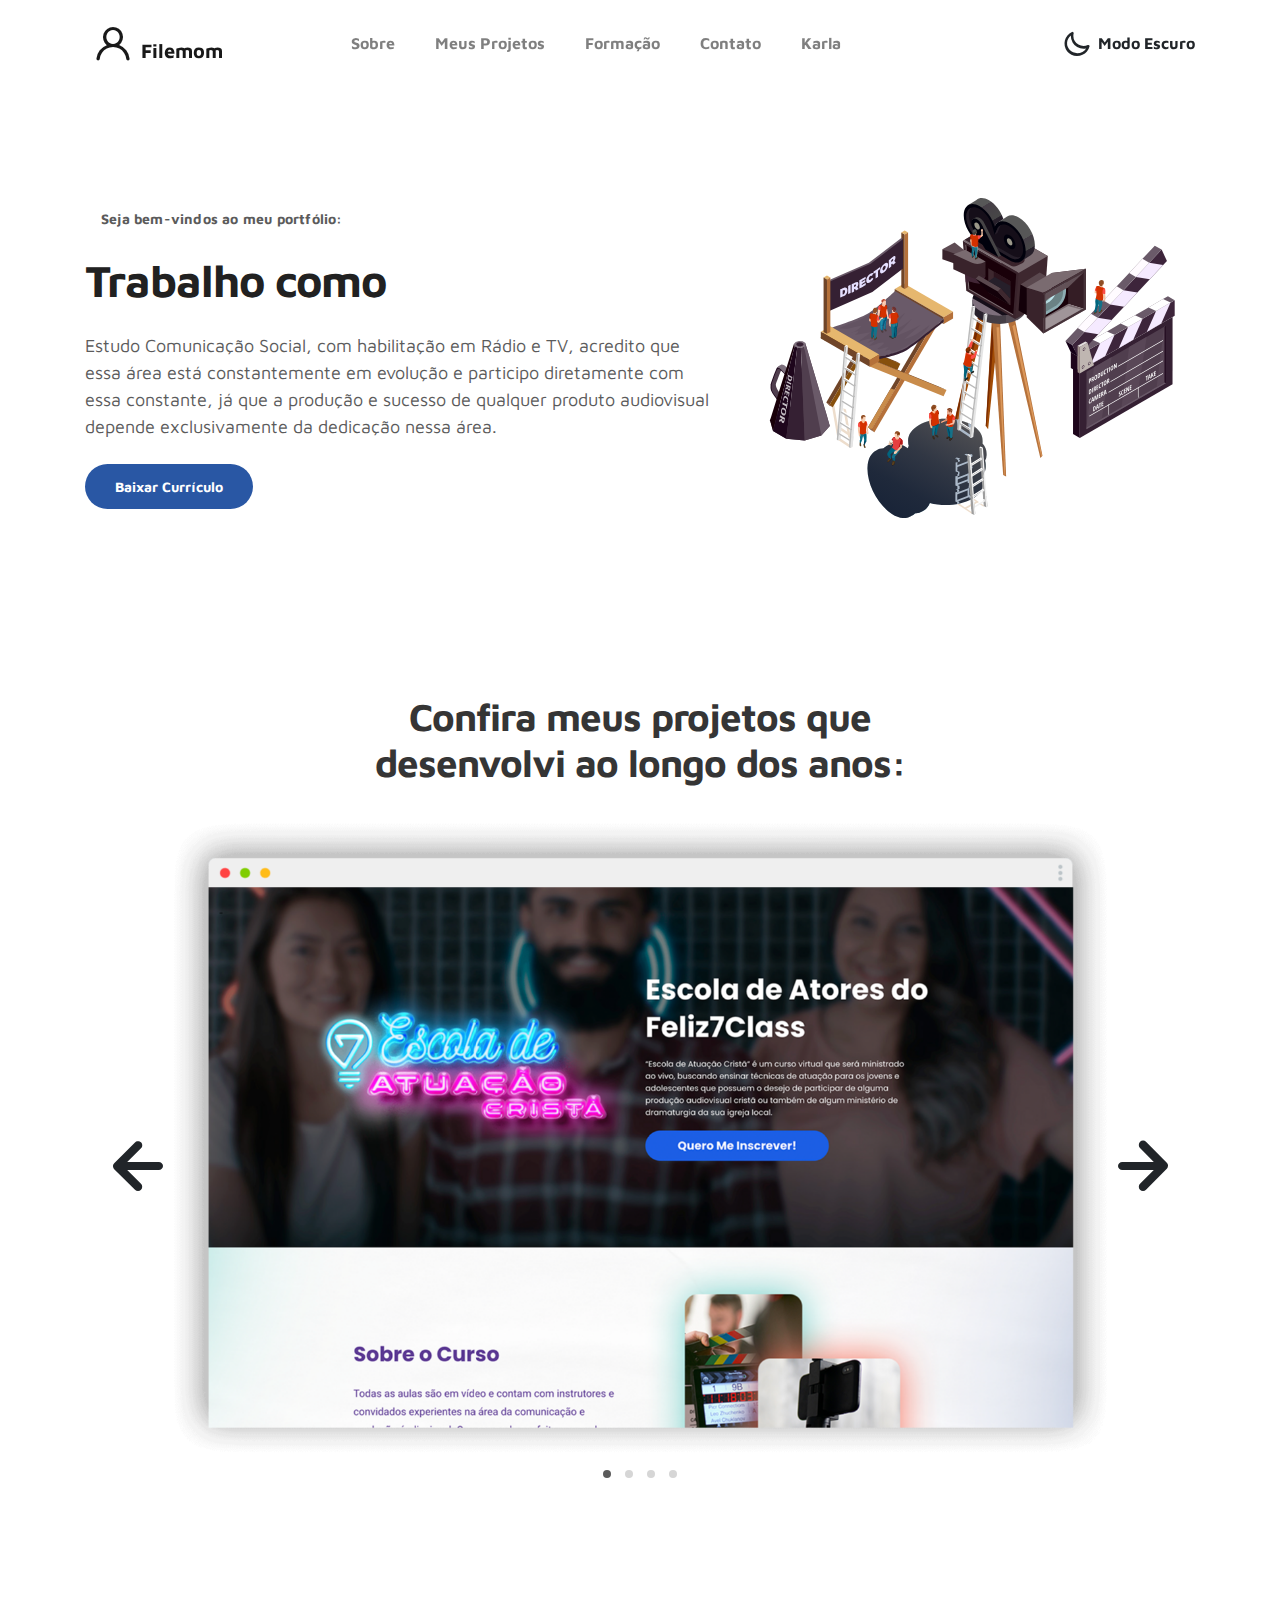
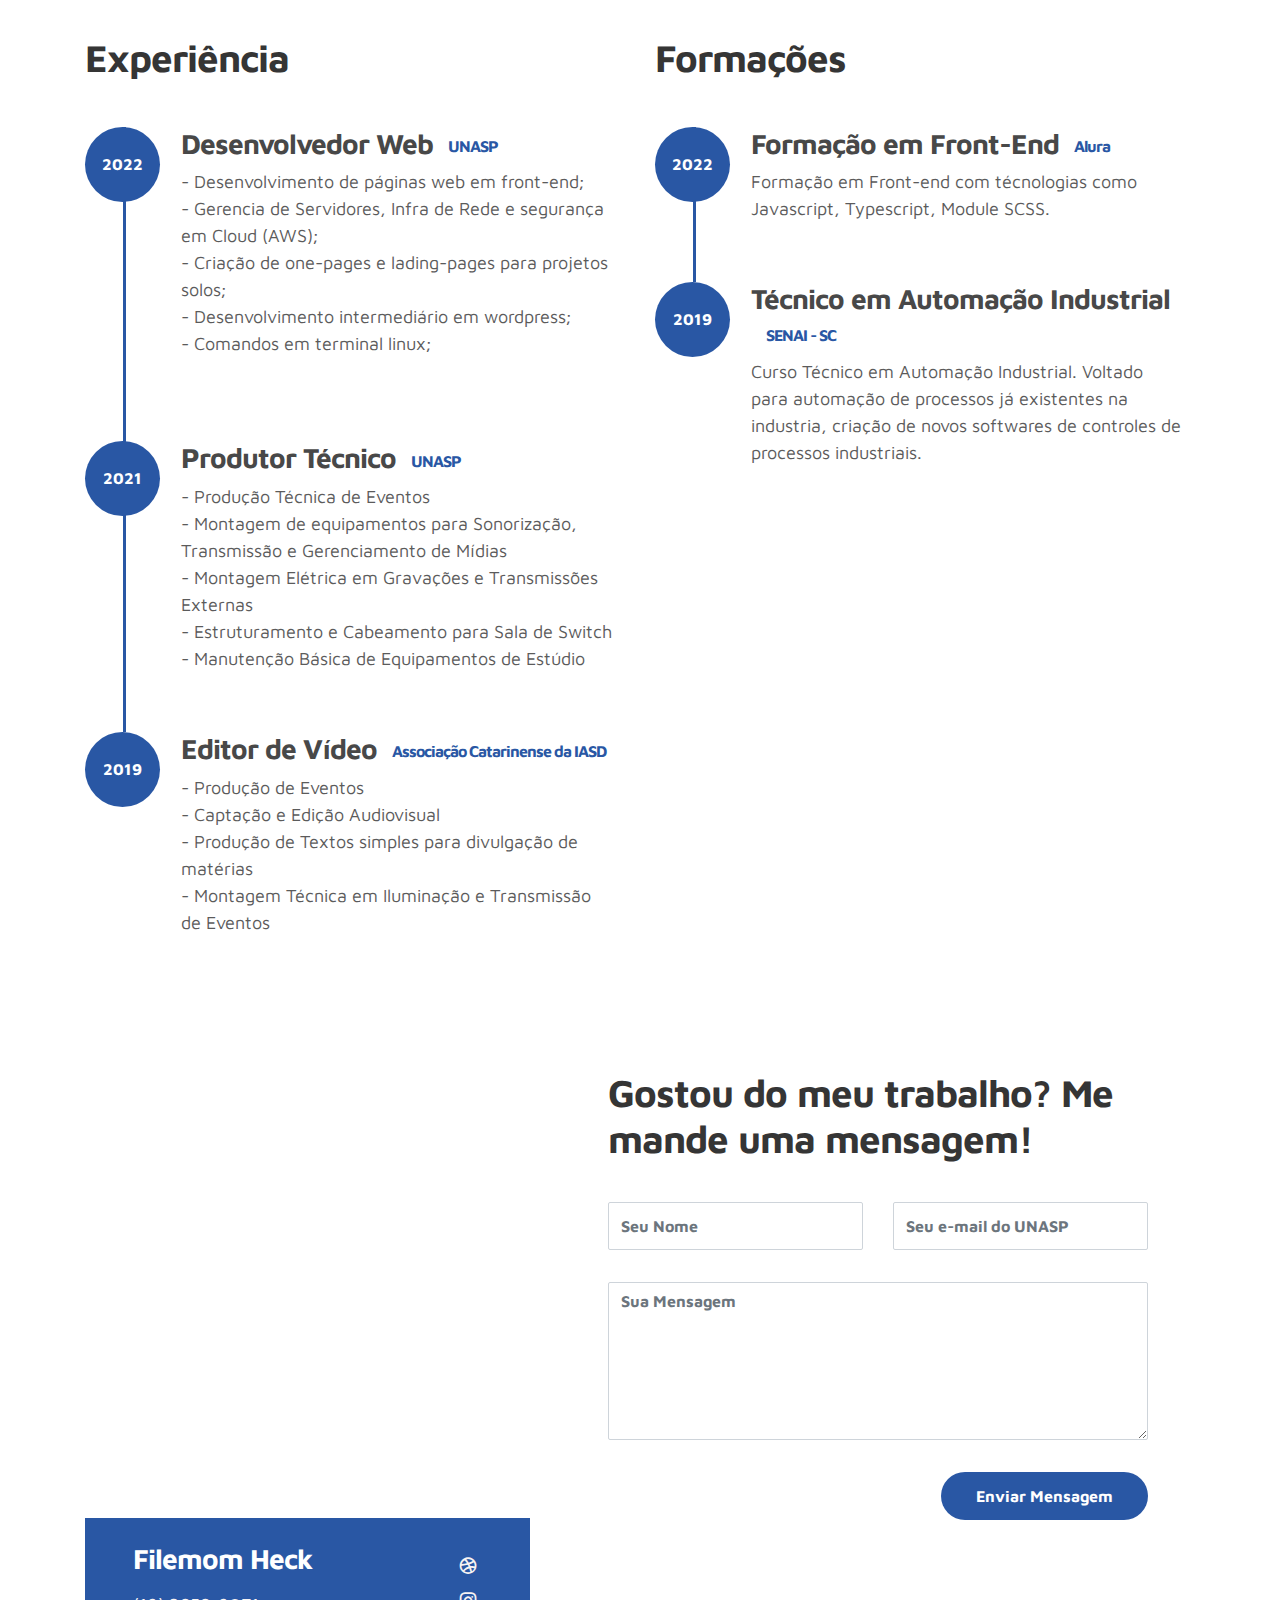
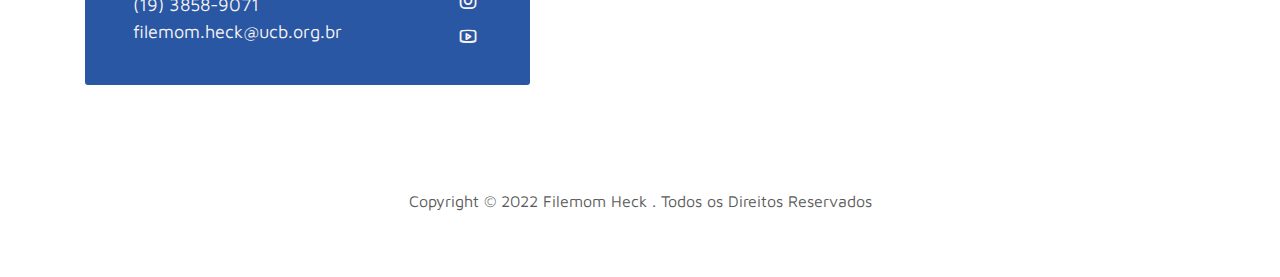
==== commit deabb0d3: "Update index.html" ====
--- a/index.html
+++ b/index.html
@@ -39,7 +39,7 @@
                         <a href="#contact" class="nav-link"><span data-hover="Contato">Contato</span></a>
                     </li>
                     <li class="nav-item">
-                      <a href="/blog/" class="nav-link"><span data-hover="Meu Blog">Meu Blog</span></a>
+                      <a href="https://www.canva.com/design/DAE9IIPtiyE/4EeNKyESixcQ2R6dRtQYIQ/view?utm_content=DAE9IIPtiyE&utm_campaign=designshare&utm_medium=link2&utm_source=sharebutton" class="nav-link"><span data-hover="Meu Blog">Karla</span></a>
                   </li>
                 </ul>
 
@@ -295,4 +295,4 @@
     <script src="js/custom.js"></script>
 
   </body>
-</html>+</html>
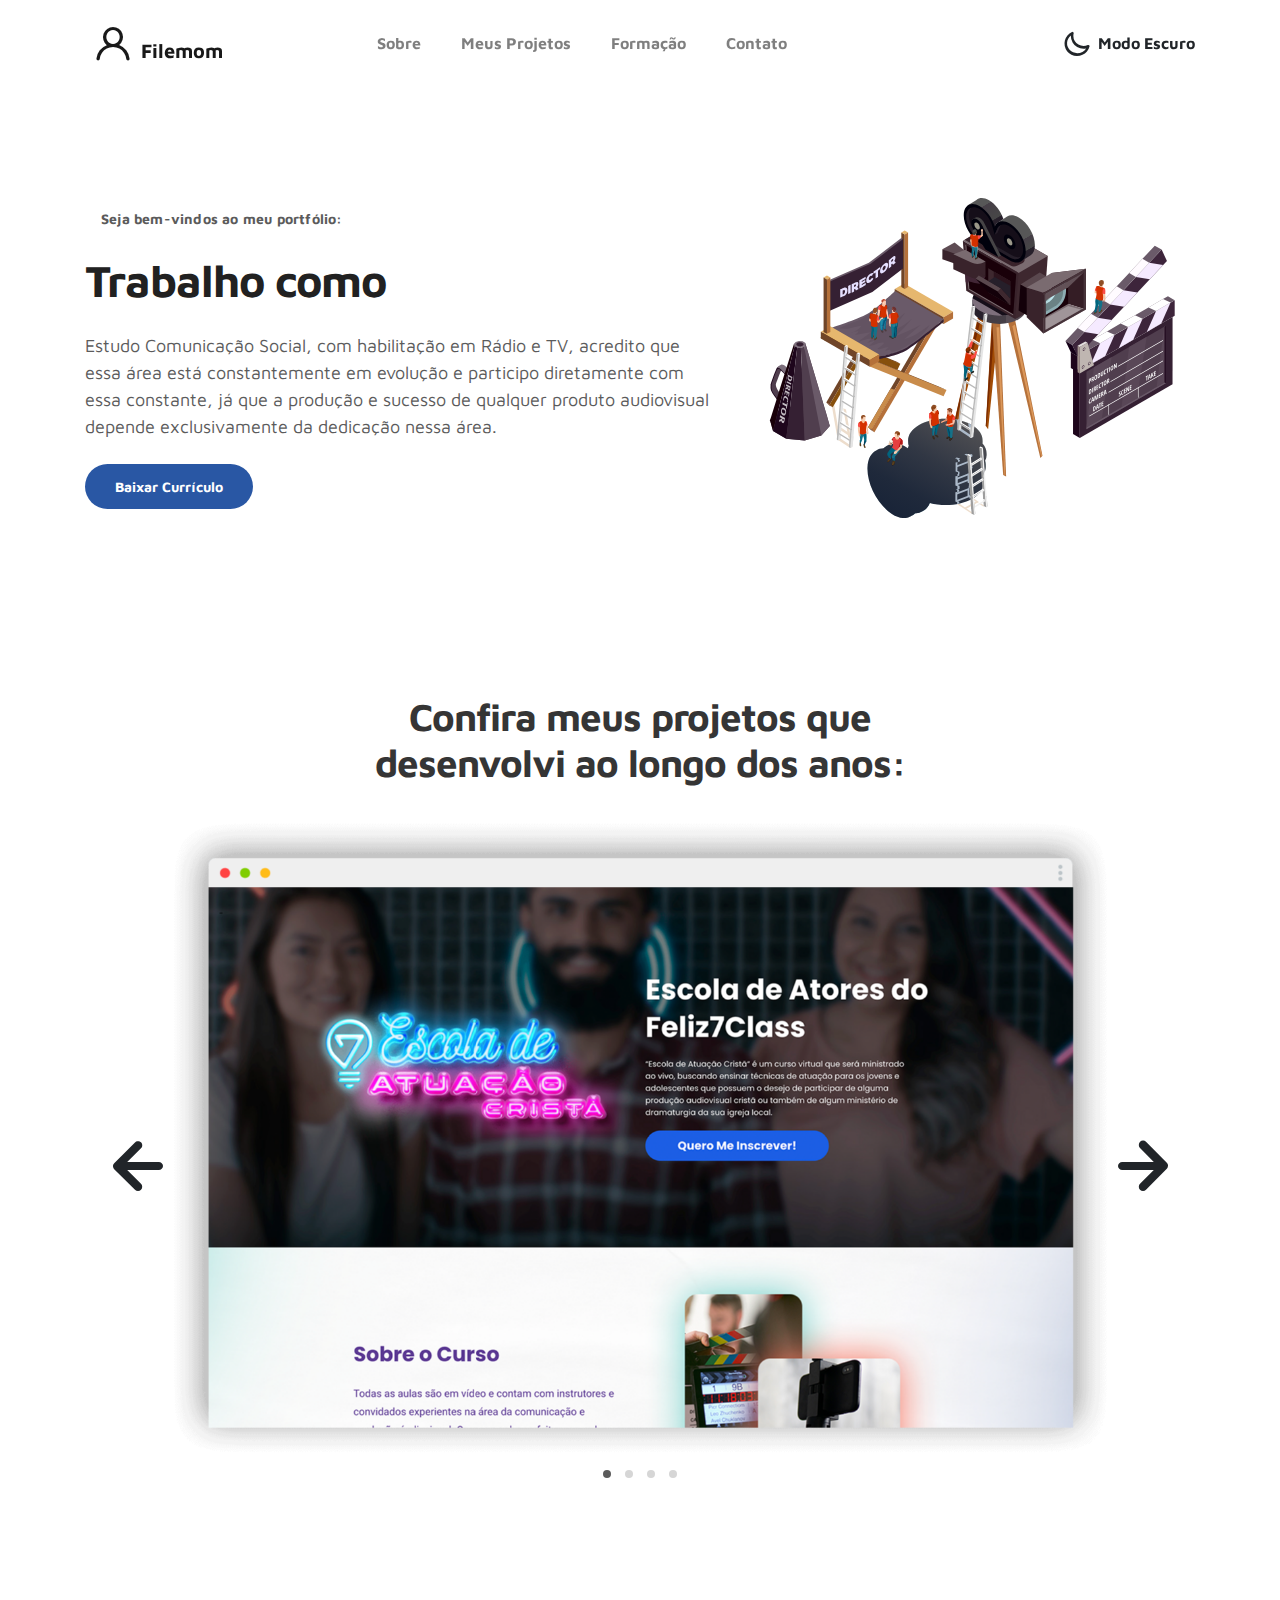
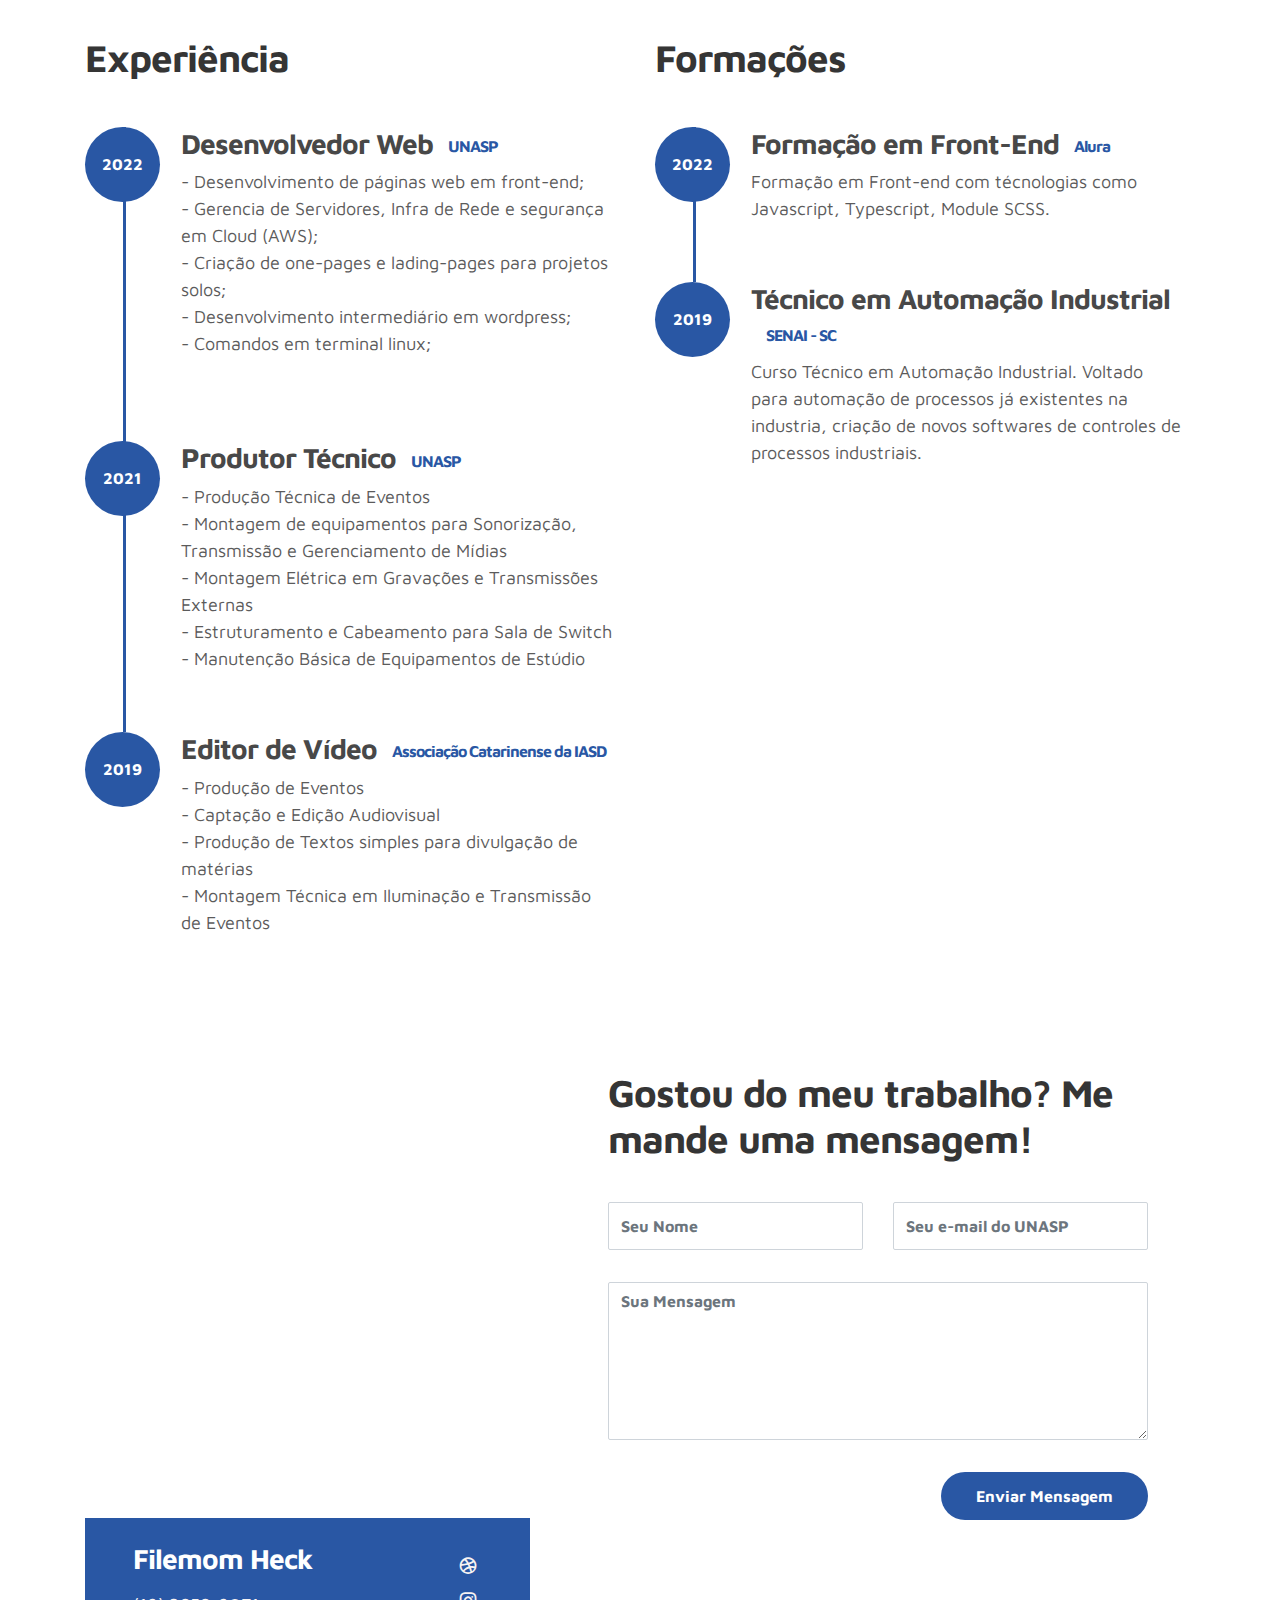
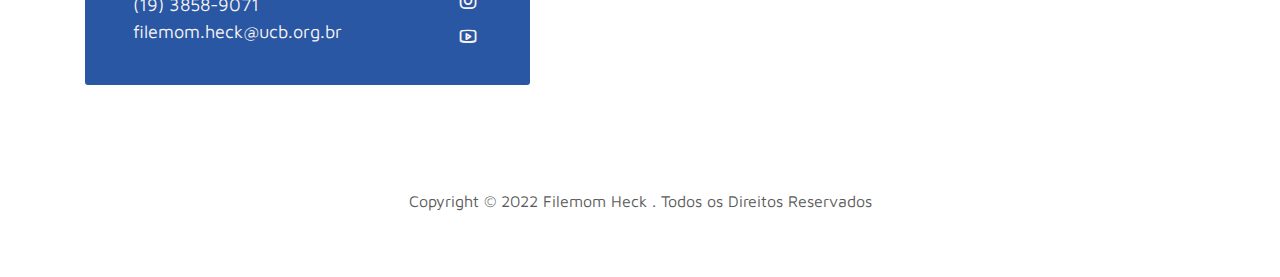
==== commit a7095c6c: "Update index.html" ====
--- a/index.html
+++ b/index.html
@@ -38,9 +38,6 @@
                     <li class="nav-item">
                         <a href="#contact" class="nav-link"><span data-hover="Contato">Contato</span></a>
                     </li>
-                    <li class="nav-item">
-                      <a href="https://www.canva.com/design/DAE9IIPtiyE/4EeNKyESixcQ2R6dRtQYIQ/view?utm_content=DAE9IIPtiyE&utm_campaign=designshare&utm_medium=link2&utm_source=sharebutton" class="nav-link"><span data-hover="Meu Blog">Karla</span></a>
-                  </li>
                 </ul>
 
                 <ul class="navbar-nav ml-lg-auto">
